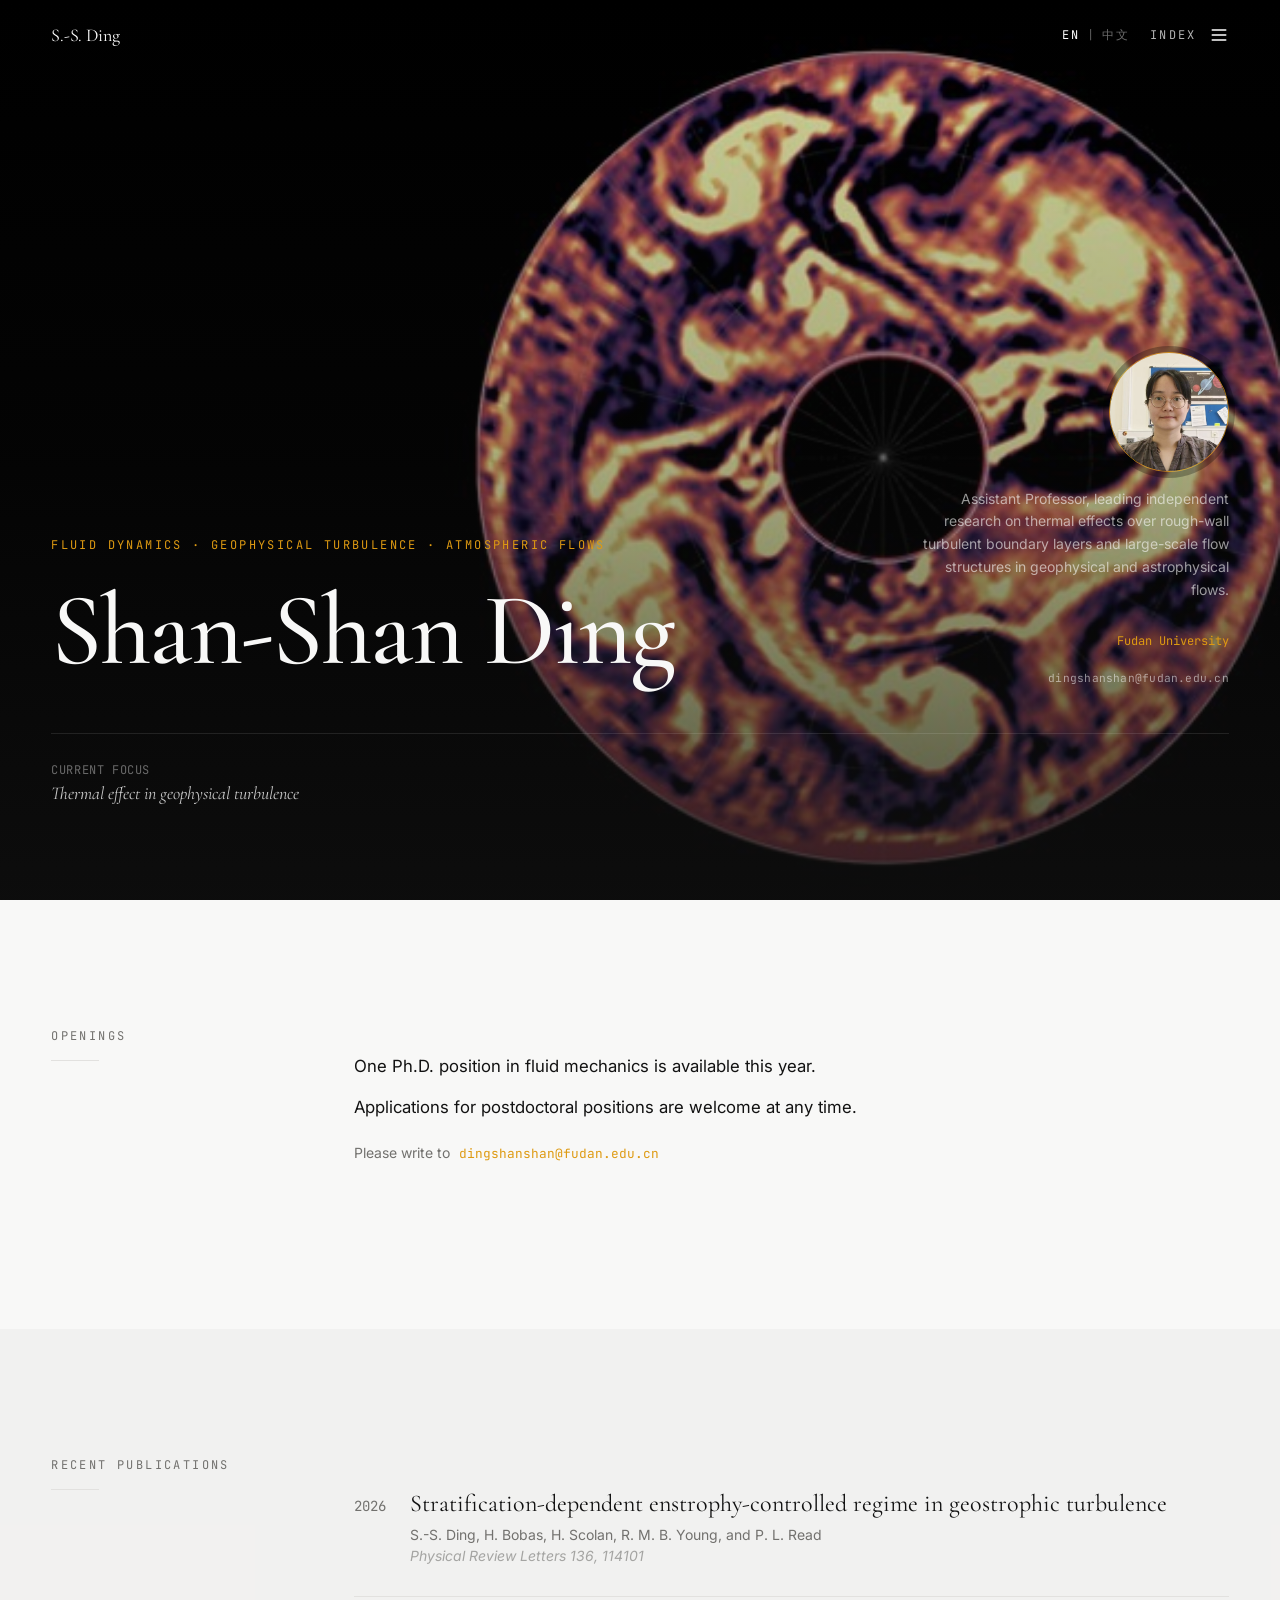
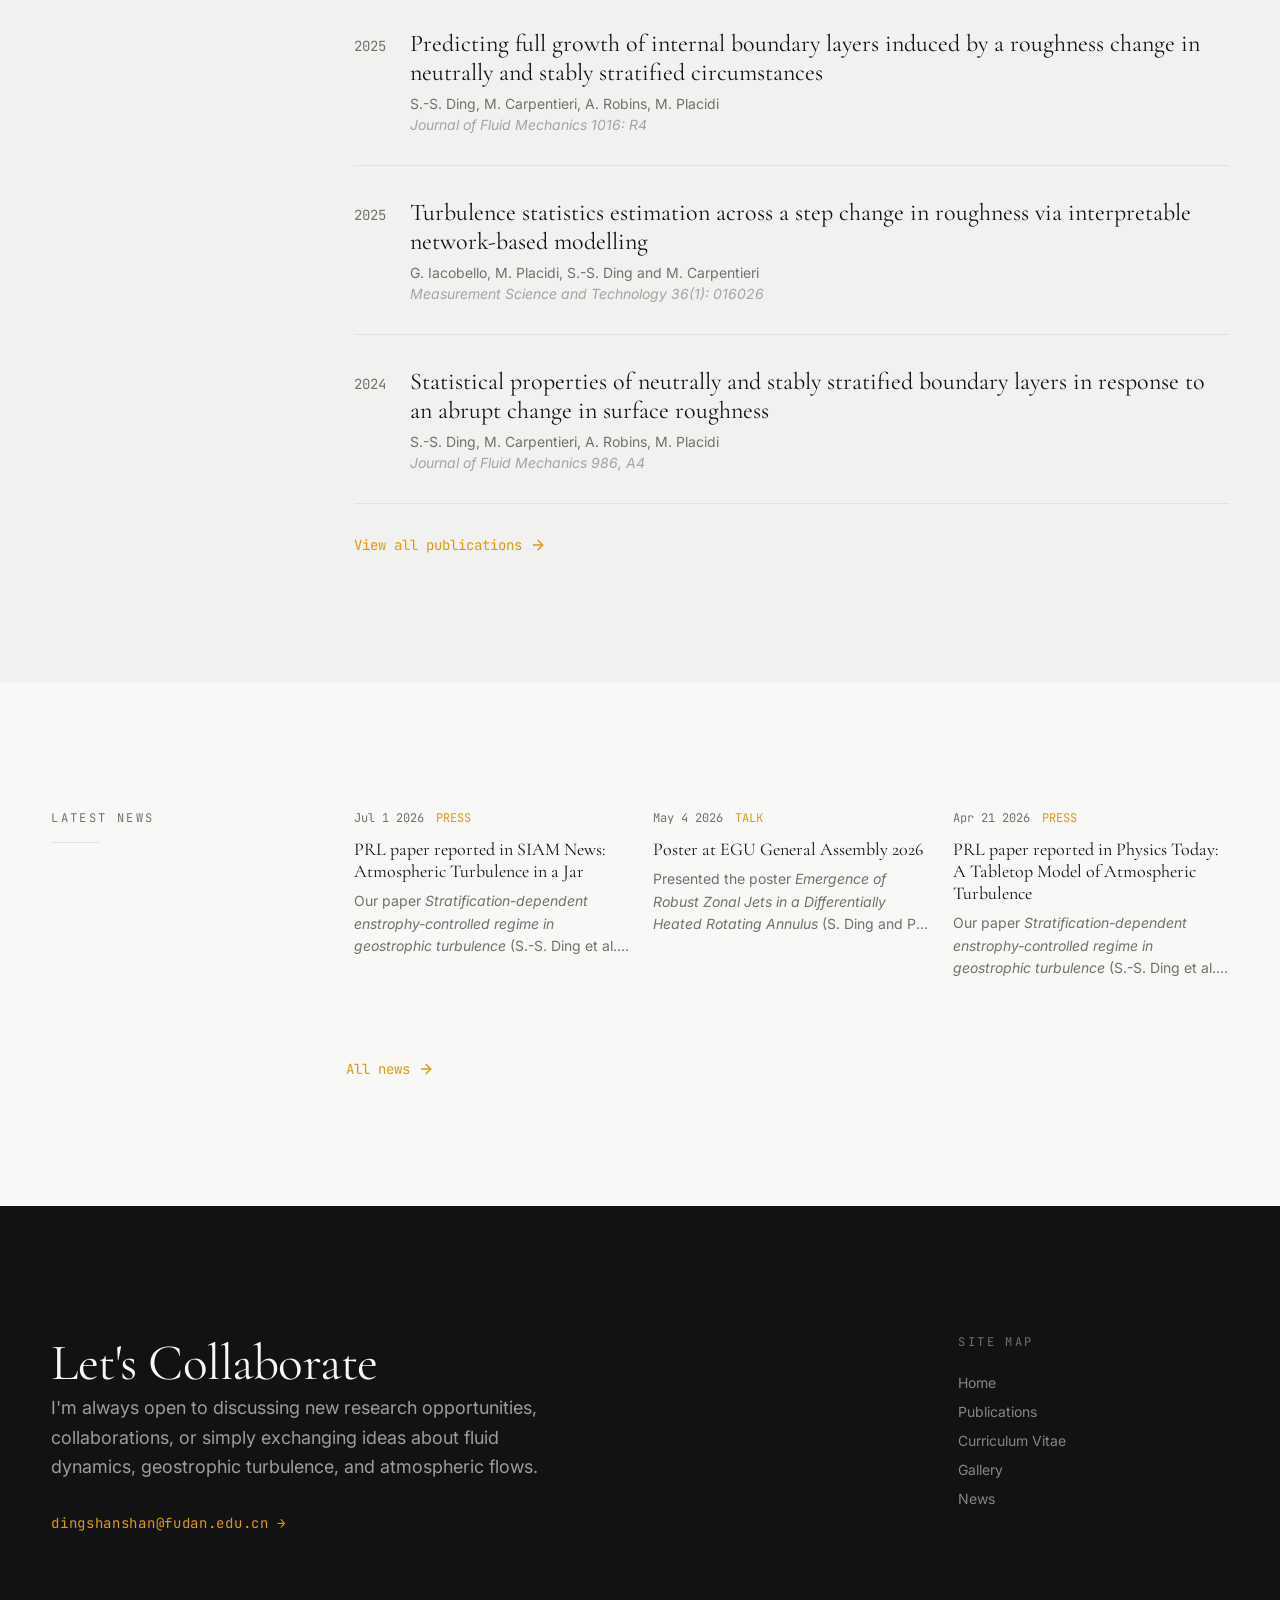
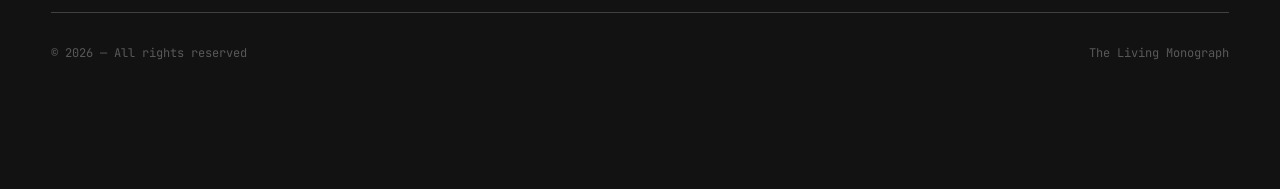
==== index.html @ 5c92f674 "Update affiliation, press coverage, openings, and bilingual UI. Reflect the Fudan appointment and co" ====
<!DOCTYPE html>
<html lang="en">
<head>
  <meta charset="UTF-8">
  <meta name="viewport" content="width=device-width, initial-scale=1">
  <title>ScholarsArchive</title>
  <meta name="description" content="Shan-Shan Ding — Assistant Professor at Fudan University. Fluid dynamics, geostrophic turbulence, and atmospheric flows.">
  <link rel="icon" href="assets/favicon.png">
  <link rel="stylesheet" href="css/style.css">
  <script>
    (function () {
      try {
        if (localStorage.getItem("sa-lang") === "zh") document.documentElement.lang = "zh-CN";
      } catch (e) {}
    })();
  </script>
</head>
<body data-page="home">
  <div class="page">
    <div id="site-header"></div>
    <main>
      <section class="hero">
        <div class="hero-bg">
          <img src="assets/hero.jpeg" alt="Abstract research visualization">
        </div>
        <div class="hero-content">
          <div class="hero-grid">
            <div class="hero-name">
              <span class="kicker" data-i18n="hero.kicker">Fluid Dynamics · Geophysical Turbulence · Atmospheric Flows</span>
              <h1 class="text-hero">Shan-Shan Ding</h1>
            </div>
            <div class="hero-bio">
              <img class="hero-portrait" src="assets/portrait.jpg" alt="Shan-Shan Ding">
              <p data-i18n="hero.bio">Assistant Professor, leading independent research on thermal effects over rough-wall turbulent boundary layers and large-scale flow structures in geophysical and astrophysical flows.</p>
              <div class="hero-affil" data-i18n="hero.affil">Fudan University</div>
              <a class="hero-email" href="mailto:dingshanshan@fudan.edu.cn">dingshanshan@fudan.edu.cn</a>
            </div>
          </div>
          <div class="hero-focus">
            <span data-i18n="hero.focusLabel">Current Focus</span>
            <p data-i18n="hero.focus">Thermal effect in geophysical turbulence</p>
          </div>
        </div>
      </section>

      <section class="section" id="openings">
        <div class="section-grid">
          <div class="section-label">
            <span data-i18n="openings.label">Openings</span>
            <div class="theorem-line"></div>
          </div>
          <div class="section-main">
            <div class="opening-card">
              <p data-i18n="openings.phd">One Ph.D. position in fluid mechanics is available this year.</p>
              <p data-i18n="openings.postdoc">Applications for postdoctoral positions are welcome at any time.</p>
              <p class="opening-contact">
                <span data-i18n="openings.contact">Please write to</span>
                <a href="mailto:dingshanshan@fudan.edu.cn">dingshanshan@fudan.edu.cn</a>
              </p>
            </div>
          </div>
        </div>
      </section>

      <section class="section section-muted">
        <div class="section-grid">
          <div class="section-label">
            <span data-i18n="home.recentPubs">Recent Publications</span>
            <div class="theorem-line"></div>
          </div>
          <div class="section-main pub-group" id="recent-pubs"></div>
        </div>
      </section>

      <section class="section">
        <div class="section-grid">
          <div class="section-label">
            <span data-i18n="home.latestNews">Latest News</span>
            <div class="theorem-line"></div>
          </div>
          <div class="section-main news-grid" id="latest-news"></div>
        </div>
        <div class="news-all">
          <a class="link-more" href="news/">
            <span data-i18n="home.allNews">All news</span>
            <svg xmlns="http://www.w3.org/2000/svg" width="16" height="16" viewBox="0 0 24 24" fill="none" stroke="currentColor" stroke-width="2" stroke-linecap="round" stroke-linejoin="round"><path d="M5 12h14"/><path d="m12 5 7 7-7 7"/></svg>
          </a>
        </div>
      </section>
    </main>
    <div id="site-footer"></div>
  </div>
  <script type="module" src="js/site.js"></script>
</body>
</html>
---- css/style.css ----
@import url("https://fonts.googleapis.com/css2?family=Cormorant+Garamond:ital,wght@0,400;0,500;0,600;0,700;1,400;1,500&family=Inter:wght@300;400;500;600&family=JetBrains+Mono:wght@400;500&display=swap");

:root {
  --background: 40 11% 97%;
  --foreground: 0 0% 7%;
  --primary: 40 85% 47%;
  --primary-foreground: 40 11% 97%;
  --muted: 40 6% 92%;
  --muted-foreground: 40 2% 44%;
  --border: 40 6% 88%;
  --font-serif: "Cormorant Garamond", Georgia, serif;
  --font-sans: "Inter", -apple-system, sans-serif;
  --font-mono: "JetBrains Mono", monospace;
}

*,
*::before,
*::after {
  box-sizing: border-box;
  border-color: hsl(var(--border));
}

html,
body {
  margin: 0;
  padding: 0;
}

body {
  background: hsl(var(--background));
  color: hsl(var(--foreground));
  font-family: var(--font-sans);
  min-height: 100vh;
}

a {
  color: inherit;
  text-decoration: none;
}

button {
  font: inherit;
  background: none;
  border: none;
  color: inherit;
  cursor: pointer;
  padding: 0;
}

img,
video {
  max-width: 100%;
  display: block;
}

.page {
  min-height: 100vh;
  display: flex;
  flex-direction: column;
}

.font-serif { font-family: var(--font-serif); }
.font-sans { font-family: var(--font-sans); }
.font-mono { font-family: var(--font-mono); }

.text-hero {
  font-family: var(--font-serif);
  font-size: clamp(3rem, 8vw, 7rem);
  line-height: 1.05;
  letter-spacing: -0.02em;
  margin: 0;
  font-weight: 500;
}

.text-section {
  font-family: var(--font-serif);
  font-size: clamp(2rem, 4vw, 3.5rem);
  line-height: 1.15;
  letter-spacing: -0.01em;
  margin: 0;
  font-weight: 400;
}

.text-body {
  font-size: 1.125rem;
  line-height: 1.65;
}

.theorem-line {
  height: 0.5px;
  width: 3rem;
  background: hsl(var(--border));
}

.px-page { padding-left: 4vw; padding-right: 4vw; }

/* Header */
.site-header {
  position: fixed;
  top: 0;
  left: 0;
  right: 0;
  z-index: 30;
  mix-blend-mode: difference;
}

.site-header-inner {
  display: flex;
  align-items: center;
  justify-content: space-between;
  padding: 1.5rem 4vw;
}

.brand {
  font-family: var(--font-serif);
  font-size: 1.125rem;
  color: #fff;
  letter-spacing: -0.01em;
}

.index-btn {
  display: flex;
  align-items: center;
  gap: 0.75rem;
  color: #fff;
}

.index-btn span {
  font-family: var(--font-mono);
  font-size: 0.75rem;
  letter-spacing: 0.2em;
  text-transform: uppercase;
  opacity: 0.7;
}

.index-btn:hover span { opacity: 1; }

.index-btn svg { width: 1.25rem; height: 1.25rem; }

.header-actions {
  display: flex;
  align-items: center;
  gap: 1.25rem;
}

.lang-switch {
  display: flex;
  align-items: center;
  gap: 0.45rem;
  font-family: var(--font-mono);
  font-size: 0.75rem;
  letter-spacing: 0.14em;
  color: #fff;
}

.lang-switch button {
  color: #fff;
  opacity: 0.42;
  background: none;
  border: 0;
  padding: 0;
  cursor: pointer;
  font: inherit;
  letter-spacing: inherit;
}

.lang-switch button.is-active,
.lang-switch button:hover {
  opacity: 1;
}

.lang-switch .lang-sep { opacity: 0.35; }

@media (max-width: 639px) {
  .index-btn span { display: none; }
}

/* Overlay */
.overlay-backdrop {
  position: fixed;
  inset: 0;
  background: hsl(var(--foreground) / 0.2);
  backdrop-filter: blur(8px);
  z-index: 40;
  opacity: 0;
  pointer-events: none;
  transition: opacity 0.3s ease;
}

.overlay-panel {
  position: fixed;
  right: 0;
  top: 0;
  bottom: 0;
  width: 100%;
  max-width: 24rem;
  background: hsl(var(--foreground));
  color: hsl(var(--background));
  z-index: 50;
  display: flex;
  flex-direction: column;
  transform: translateX(100%);
  transition: transform 0.4s cubic-bezier(0.32, 0.72, 0, 1);
}

body.nav-open { overflow: hidden; }

body.nav-open .overlay-backdrop {
  opacity: 1;
  pointer-events: auto;
}

body.nav-open .overlay-panel { transform: translateX(0); }

.overlay-head {
  display: flex;
  justify-content: space-between;
  align-items: center;
  padding: 2rem;
}

.overlay-head span {
  font-family: var(--font-mono);
  font-size: 0.75rem;
  letter-spacing: 0.2em;
  text-transform: uppercase;
  opacity: 0.5;
}

.overlay-close {
  padding: 0.5rem;
  opacity: 1;
}

.overlay-close:hover { opacity: 0.7; }

.overlay-nav {
  flex: 1;
  display: flex;
  flex-direction: column;
  justify-content: center;
  padding: 0 2rem 4rem;
}

.overlay-link {
  display: flex;
  align-items: baseline;
  gap: 1rem;
  padding: 1rem 0;
  border-bottom: 1px solid hsl(var(--background) / 0.1);
}

.overlay-link .num {
  font-family: var(--font-mono);
  font-size: 0.75rem;
  opacity: 0.4;
  width: 2rem;
}

.overlay-link .label {
  font-family: var(--font-serif);
  font-size: 1.5rem;
  transition: color 0.3s;
}

.overlay-link:hover .label,
.overlay-link.is-active .label {
  color: hsl(var(--primary));
}

/* Footer */
.site-footer {
  background: hsl(var(--foreground));
  color: hsl(var(--background));
  margin-top: auto;
}

.footer-inner {
  padding: 5rem 4vw;
}

@media (min-width: 768px) {
  .footer-inner { padding-top: 8rem; padding-bottom: 8rem; }
}

.footer-grid {
  display: grid;
  grid-template-columns: 1fr;
  gap: 3rem;
}

@media (min-width: 768px) {
  .footer-grid {
    grid-template-columns: repeat(12, 1fr);
    gap: 2rem;
  }
  .footer-copy { grid-column: span 7; }
  .footer-map {
    grid-column: 10 / span 3;
  }
}

.footer-copy p {
  opacity: 0.6;
  max-width: 32rem;
  margin: 0;
}

.footer-email {
  display: inline-block;
  margin-top: 2rem;
  font-family: var(--font-mono);
  font-size: 0.875rem;
  letter-spacing: 0.05em;
  color: hsl(var(--primary));
}

.footer-email:hover { opacity: 0.8; }

.footer-map-label {
  font-family: var(--font-mono);
  font-size: 0.75rem;
  letter-spacing: 0.2em;
  text-transform: uppercase;
  opacity: 0.4;
  display: block;
  margin-bottom: 1.5rem;
}

.footer-map nav {
  display: flex;
  flex-direction: column;
  gap: 0.75rem;
}

.footer-map a {
  font-size: 0.875rem;
  opacity: 0.5;
  transition: opacity 0.2s, color 0.2s;
}

.footer-map a:hover {
  opacity: 1;
  color: hsl(var(--primary));
}

.footer-bottom {
  display: flex;
  flex-direction: column;
  gap: 1rem;
  margin-top: 2rem;
}

@media (min-width: 640px) {
  .footer-bottom {
    flex-direction: row;
    justify-content: space-between;
    align-items: center;
  }
}

.footer-bottom span {
  font-family: var(--font-mono);
  font-size: 0.75rem;
  opacity: 0.3;
}

.footer-rule {
  margin-top: 5rem;
  margin-bottom: 2rem;
  opacity: 0.2;
  height: 0.5px;
  background: hsl(var(--background));
}

/* Hero */
.hero {
  position: relative;
  min-height: 100vh;
  display: flex;
  align-items: flex-end;
  overflow: hidden;
}

.hero-bg {
  position: absolute;
  inset: 0;
}

.hero-bg img {
  width: 100%;
  height: 100%;
  object-fit: cover;
}

.hero-bg::after {
  content: "";
  position: absolute;
  inset: 0;
  background: linear-gradient(to top, rgba(18, 18, 18, 0.7), rgba(18, 18, 18, 0.2), transparent);
}

.hero-content {
  position: relative;
  z-index: 10;
  width: 100%;
  padding: 8rem 4vw 4rem;
}

@media (min-width: 768px) {
  .hero-content { padding-bottom: 6rem; }
}

.hero-grid {
  display: grid;
  grid-template-columns: 1fr;
  gap: 2rem;
  align-items: end;
}

@media (min-width: 768px) {
  .hero-grid {
    grid-template-columns: repeat(12, 1fr);
  }
  .hero-name { grid-column: span 8; }
  .hero-bio { grid-column: span 4; text-align: right; }
}

.hero-bio {
  display: flex;
  flex-direction: column;
  align-items: flex-start;
  gap: 1rem;
}

@media (min-width: 768px) {
  .hero-bio { align-items: flex-end; }
}

.hero-portrait {
  width: 7.5rem;
  height: 7.5rem;
  border-radius: 50%;
  object-fit: cover;
  object-position: center 18%;
  border: 1px solid hsl(var(--primary) / 0.75);
  box-shadow: 0 0 0 6px hsl(0 0% 0% / 0.28);
  flex-shrink: 0;
}

.kicker {
  font-family: var(--font-mono);
  font-size: 0.75rem;
  letter-spacing: 0.2em;
  text-transform: uppercase;
  color: hsl(var(--primary));
  margin-bottom: 1.5rem;
  display: block;
}

.hero h1 { color: hsl(var(--background)); }

.hero-bio p {
  font-size: 0.875rem;
  color: hsl(var(--background) / 0.6);
  line-height: 1.625;
  max-width: 20rem;
  margin: 0 0 0 auto;
}

.hero-affil {
  margin-top: 1rem;
  font-family: var(--font-mono);
  font-size: 0.75rem;
  color: hsl(var(--primary));
}

.hero-email {
  display: block;
  margin-top: 0.35rem;
  font-family: var(--font-mono);
  font-size: 0.7rem;
  color: hsl(var(--background) / 0.55);
  letter-spacing: 0.02em;
}

.hero-email:hover { color: hsl(var(--primary)); }

.hero-focus {
  margin-top: 3rem;
  padding-top: 1.5rem;
  border-top: 1px solid hsl(var(--background) / 0.1);
}

.hero-focus span {
  font-family: var(--font-mono);
  font-size: 0.75rem;
  letter-spacing: 0.05em;
  text-transform: uppercase;
  color: hsl(var(--background) / 0.4);
}

.hero-focus p {
  font-family: var(--font-serif);
  font-size: 1.125rem;
  font-style: italic;
  color: hsl(var(--background) / 0.8);
  margin: 0.25rem 0 0;
}

/* Sections */
.section {
  padding: 6rem 4vw;
}

@media (min-width: 768px) {
  .section { padding-top: 8rem; padding-bottom: 8rem; }
}

.section-muted { background: hsl(var(--muted) / 0.5); }

.section-grid {
  display: grid;
  grid-template-columns: 1fr;
  gap: 2rem;
}

@media (min-width: 768px) {
  .section-grid {
    grid-template-columns: repeat(12, 1fr);
  }
  .section-label { grid-column: span 3; }
  .section-main { grid-column: span 9; }
}

.section-label span,
.page-kicker {
  font-family: var(--font-mono);
  font-size: 0.75rem;
  letter-spacing: 0.2em;
  text-transform: uppercase;
  color: hsl(var(--muted-foreground));
}

.section-label .theorem-line { margin-top: 1rem; }

.link-more {
  display: inline-flex;
  align-items: center;
  gap: 0.5rem;
  margin-top: 2rem;
  font-family: var(--font-mono);
  font-size: 0.875rem;
  color: hsl(var(--primary));
}

.link-more:hover { opacity: 0.7; }

.link-more svg { width: 1rem; height: 1rem; }

/* Publications */
.pub-card {
  padding: 2rem 0;
  border-bottom: 1px solid hsl(var(--border));
  cursor: default;
  transition: opacity 0.4s ease;
}

.pub-group:hover .pub-card:not(:hover) { opacity: 0.4; }

.pub-row {
  display: flex;
  align-items: baseline;
  gap: 1.5rem;
}

.pub-row > div:last-child {
  flex: 1;
  min-width: 0;
}

.pub-year {
  font-family: var(--font-mono);
  font-size: 0.875rem;
  color: hsl(var(--muted-foreground));
  flex-shrink: 0;
}

.pub-card h3 {
  font-family: var(--font-serif);
  font-size: 1.25rem;
  font-weight: 400;
  margin: 0;
  transition: color 0.3s;
}

@media (min-width: 768px) {
  .pub-card h3 { font-size: 1.5rem; }
}

.pub-card:hover h3 { color: hsl(var(--primary)); }

.pub-authors {
  font-size: 0.875rem;
  color: hsl(var(--muted-foreground));
  margin: 0.5rem 0 0;
}

.pub-journal {
  font-size: 0.875rem;
  font-style: italic;
  color: hsl(var(--muted-foreground) / 0.6);
  margin: 0.25rem 0 0;
}

.pub-abstract {
  font-size: 0.875rem;
  color: hsl(var(--muted-foreground) / 0.7);
  margin: 0.75rem 0 0;
  max-width: 48rem;
  line-height: 1.625;
}

.pub-links {
  display: flex;
  gap: 1rem;
  margin-top: 0.75rem;
  justify-content: flex-end;
}

.pub-links a {
  display: inline-flex;
  align-items: center;
  gap: 0.35rem;
  font-family: var(--font-mono);
  font-size: 0.75rem;
  color: hsl(var(--muted-foreground));
}

.pub-links a:hover { color: hsl(var(--primary)); }

.pub-links svg { width: 0.875rem; height: 0.875rem; }

.pub-head {
  display: flex;
  justify-content: space-between;
  gap: 1rem;
  width: 100%;
}

/* News cards */
.news-grid {
  display: grid;
  grid-template-columns: 1fr;
  gap: 1.5rem;
}

@media (min-width: 768px) {
  .news-grid { grid-template-columns: repeat(3, 1fr); }
}

.news-meta {
  display: flex;
  align-items: center;
  gap: 0.75rem;
  margin-bottom: 0.75rem;
}

.news-meta .date {
  font-family: var(--font-mono);
  font-size: 0.75rem;
  color: hsl(var(--muted-foreground));
}

.news-meta .cat {
  font-family: var(--font-mono);
  font-size: 0.75rem;
  color: hsl(var(--primary));
  text-transform: uppercase;
}

.news-card h3,
.news-item h2 {
  font-family: var(--font-serif);
  font-size: 1.125rem;
  font-weight: 400;
  margin: 0;
  transition: color 0.3s;
}

.news-card:hover h3,
.news-item:hover h2 { color: hsl(var(--primary)); }

.news-card p,
.news-item .content {
  font-size: 0.875rem;
  color: hsl(var(--muted-foreground));
  margin: 0.5rem 0 0;
  line-height: 1.625;
}

.news-card a,
.news-item .content a {
  color: hsl(var(--foreground));
  text-decoration: underline;
  text-underline-offset: 2px;
}

.news-card a:hover,
.news-item .content a:hover {
  color: hsl(var(--primary));
}

.opening-card {
  max-width: 38rem;
  padding: 1.5rem 0;
}

.opening-card p {
  font-size: 1.05rem;
  line-height: 1.7;
  margin: 0 0 0.75rem;
  color: hsl(var(--foreground));
}

.opening-contact {
  font-size: 0.875rem !important;
  color: hsl(var(--muted-foreground)) !important;
  margin-top: 1.25rem !important;
}

.opening-contact a {
  font-family: var(--font-mono);
  font-size: 0.8rem;
  color: hsl(var(--primary));
  margin-left: 0.35rem;
}

.cv-email {
  margin: 0.35rem 0 0;
}

.cv-email a {
  font-family: var(--font-mono);
  font-size: 0.75rem;
  color: hsl(var(--primary));
}

html[lang="zh-CN"] {
  font-family: "PingFang SC", "Hiragino Sans GB", "Noto Sans SC", "Microsoft YaHei", var(--font-sans);
}

html[lang="zh-CN"] .text-hero,
html[lang="zh-CN"] .text-section,
html[lang="zh-CN"] .hero-focus p,
html[lang="zh-CN"] .news-card h3,
html[lang="zh-CN"] .news-item h2,
html[lang="zh-CN"] .cv-body h3 {
  font-family: "Songti SC", "STSong", "Noto Serif SC", "SimSun", var(--font-serif);
}

html[lang="zh-CN"] .kicker,
html[lang="zh-CN"] .section-label span,
html[lang="zh-CN"] .index-btn span,
html[lang="zh-CN"] .news-meta .cat,
html[lang="zh-CN"] .cv-meta .cat,
html[lang="zh-CN"] .chip {
  text-transform: none;
  letter-spacing: 0.06em;
}

.line-clamp-3 {
  display: -webkit-box;
  -webkit-line-clamp: 3;
  -webkit-box-orient: vertical;
  overflow: hidden;
}

.news-all { margin-top: 3rem; }

@media (min-width: 768px) {
  .news-all { margin-left: 25%; }
}

/* Inner pages */
.inner {
  padding: 7rem 4vw 6rem;
}

.inner-grid {
  display: grid;
  grid-template-columns: 1fr;
  gap: 2rem;
}

@media (min-width: 768px) {
  .inner-grid {
    grid-template-columns: repeat(12, 1fr);
  }
  .inner-side {
    grid-column: span 3;
  }
  .inner-main { grid-column: span 9; }
  .inner-side-sticky {
    position: sticky;
    top: 7rem;
  }
}

.page-count {
  font-family: var(--font-mono);
  font-size: 0.75rem;
  color: hsl(var(--muted-foreground));
  margin: 0.5rem 0 0;
}

/* Filters */
.filters {
  display: flex;
  flex-direction: column;
  gap: 1.5rem;
}

@media (min-width: 640px) {
  .filters {
    flex-direction: row;
    gap: 3rem;
  }
}

.filter-row {
  display: flex;
  flex-wrap: wrap;
  gap: 0.5rem;
}

.sort-row {
  display: flex;
  flex-wrap: wrap;
  gap: 0.5rem;
  margin-left: auto;
}

.chip {
  font-family: var(--font-mono);
  font-size: 0.75rem;
  letter-spacing: 0.04em;
  padding: 0.35rem 0.75rem;
  border-radius: 0.125rem;
  color: hsl(var(--muted-foreground));
  transition: all 0.3s;
}

.chip:hover { color: hsl(var(--foreground)); }

.chip.is-active {
  background: hsl(var(--foreground));
  color: hsl(var(--background));
}

.chip.is-sort {
  background: none;
  color: hsl(var(--muted-foreground));
}

.chip.is-sort.is-active {
  background: none;
  color: hsl(var(--primary));
}

.side-filters {
  display: flex;
  flex-direction: row;
  flex-wrap: wrap;
  gap: 0.25rem;
  margin-top: 2rem;
}

@media (min-width: 768px) {
  .side-filters { flex-direction: column; }
}

.side-filters .chip {
  text-align: left;
}

.year-list {
  display: none;
  flex-direction: column;
  gap: 0.25rem;
  margin-top: 2rem;
}

@media (min-width: 768px) {
  .year-list { display: flex; }
}

.year-list span {
  font-family: var(--font-mono);
  font-size: 0.75rem;
  color: hsl(var(--muted-foreground) / 0.4);
}

/* CV timeline */
.cv-item {
  display: grid;
  grid-template-columns: repeat(12, 1fr);
  gap: 1rem;
}

@media (min-width: 768px) {
  .cv-item { gap: 2rem; }
}

.cv-rail {
  grid-column: span 1;
  display: flex;
  flex-direction: column;
  align-items: center;
}

.cv-dot {
  width: 0.5rem;
  height: 0.5rem;
  border-radius: 999px;
  background: hsl(var(--primary));
  margin-top: 0.5rem;
  flex-shrink: 0;
}

.cv-line {
  width: 1px;
  flex: 1;
  background: hsl(var(--border));
}

.cv-body {
  grid-column: span 11;
  padding-bottom: 3rem;
}

.cv-meta {
  display: flex;
  align-items: center;
  gap: 0.75rem;
  margin-bottom: 0.5rem;
}

.cv-meta .years {
  font-family: var(--font-mono);
  font-size: 0.75rem;
  color: hsl(var(--muted-foreground));
}

.cv-meta .cat {
  font-family: var(--font-mono);
  font-size: 0.75rem;
  color: hsl(var(--primary));
  text-transform: uppercase;
}

.cv-body h3 {
  font-family: var(--font-serif);
  font-size: 1.25rem;
  font-weight: 400;
  margin: 0;
  transition: color 0.3s;
}

@media (min-width: 768px) {
  .cv-body h3 { font-size: 1.5rem; }
}

.cv-item:hover h3 { color: hsl(var(--primary)); }

.cv-inst {
  font-size: 0.875rem;
  color: hsl(var(--muted-foreground));
  margin: 0.25rem 0 0;
}

.cv-desc {
  font-size: 0.875rem;
  color: hsl(var(--muted-foreground) / 0.7);
  margin: 0.75rem 0 0;
  line-height: 1.625;
  max-width: 42rem;
}

/* News list */
.news-item {
  padding: 2rem 0;
  border-bottom: 1px solid hsl(var(--border));
}

.news-item h2 {
  font-size: 1.25rem;
}

@media (min-width: 768px) {
  .news-item h2 { font-size: 1.5rem; }
}

.news-item .content {
  max-width: 42rem;
  margin-top: 0.75rem;
}

.pin {
  font-family: var(--font-mono);
  font-size: 0.75rem;
  background: hsl(var(--primary));
  color: hsl(var(--primary-foreground));
  padding: 0.125rem 0.5rem;
  border-radius: 0.125rem;
}

.read-more {
  display: inline-flex;
  align-items: center;
  gap: 0.35rem;
  margin-top: 1rem;
  font-family: var(--font-mono);
  font-size: 0.75rem;
  color: hsl(var(--primary));
}

.read-more:hover { opacity: 0.7; }

.empty {
  padding: 4rem 0;
  text-align: center;
  color: hsl(var(--muted-foreground));
  font-size: 1.125rem;
}

/* Gallery */
.gallery-grid {
  display: grid;
  grid-template-columns: 1fr;
  gap: 1rem;
}
@media (min-width: 640px) { .gallery-grid { grid-template-columns: 1fr 1fr; } }
@media (min-width: 1024px) { .gallery-grid { grid-template-columns: 1fr 1fr 1fr; } }
.gallery-card {
  position: relative;
  overflow: hidden;
  background: hsl(var(--muted));
  aspect-ratio: 4 / 3;
  cursor: pointer;
}
.gallery-card img,
.gallery-card video {
  width: 100%;
  height: 100%;
  object-fit: cover;
  transition: transform 0.7s;
}
.gallery-card:hover img { transform: scale(1.05); }

main { flex: 1; }

.site {
  min-height: 100vh;
  display: flex;
  flex-direction: column;
}

.grid-12 {
  display: grid;
  grid-template-columns: 1fr;
  gap: 2rem;
}

@media (min-width: 768px) {
  .grid-12 { grid-template-columns: repeat(12, 1fr); }
  .col-3 { grid-column: span 3; }
  .col-7 { grid-column: span 7; }
  .col-9 { grid-column: span 9; }
  .col-start-10 { grid-column: 10 / span 3; }
}

.hero-inner {
  position: relative;
  z-index: 10;
  width: 100%;
  padding: 8rem 4vw 4rem;
}

@media (min-width: 768px) {
  .hero-inner { padding-bottom: 6rem; }
}

.hero-left { }
@media (min-width: 768px) {
  .hero-left { grid-column: span 8; }
  .hero-right { grid-column: span 4; text-align: right; }
}

p.hero-bio {
  font-size: 0.875rem;
  color: hsl(var(--background) / 0.6);
  line-height: 1.625;
  max-width: 20rem;
  margin: 0 0 0 auto;
}

.hero-aff {
  margin-top: 1rem;
  font-family: var(--font-mono);
  font-size: 0.75rem;
  color: hsl(var(--primary));
}

.section-label {
  font-family: var(--font-mono);
  font-size: 0.75rem;
  letter-spacing: 0.2em;
  text-transform: uppercase;
  color: hsl(var(--muted-foreground));
}

main.page {
  padding: 7rem 4vw 6rem;
}

.page-title { margin: 0; }
.page-sub {
  font-family: var(--font-mono);
  font-size: 0.75rem;
  color: hsl(var(--muted-foreground));
  margin: 0.5rem 0 0;
}

.sticky-col {
  position: static;
}
@media (min-width: 768px) {
  .sticky-col { position: sticky; top: 7rem; }
}

.filters.stack,
.filters {
  display: flex;
  flex-wrap: wrap;
  gap: 0.5rem;
}

@media (min-width: 768px) {
  .filters.stack { flex-direction: column; margin-top: 2rem; }
}

.filter-row {
  display: flex;
  flex-direction: column;
  gap: 1.5rem;
}
@media (min-width: 640px) {
  .filter-row { flex-direction: row; gap: 3rem; align-items: flex-start; }
}
.sorts { margin-left: auto; display: flex; flex-wrap: wrap; gap: 0.5rem; }

.filter-btn,
.chip {
  font-family: var(--font-mono);
  font-size: 0.75rem;
  letter-spacing: 0.04em;
  padding: 0.35rem 0.75rem;
  border-radius: 0.125rem;
  color: hsl(var(--muted-foreground));
  transition: all 0.3s;
}

.filter-btn:hover,
.chip:hover { color: hsl(var(--foreground)); }

.filter-btn.active,
.chip.is-active {
  background: hsl(var(--foreground));
  color: hsl(var(--background));
}

.filter-btn.accent,
.chip.is-sort.is-active {
  background: none;
  color: hsl(var(--primary));
}

.text-link {
  display: inline-flex;
  align-items: center;
  gap: 0.5rem;
  margin-top: 2rem;
  font-family: var(--font-mono);
  font-size: 0.875rem;
  color: hsl(var(--primary));
}

.text-link:hover { opacity: 0.7; }
.text-link svg { width: 1rem; height: 1rem; }

.ml-25 { margin-top: 3rem; }
@media (min-width: 768px) {
  .ml-25 { margin-left: 25%; }
}

.news-date { font-family: var(--font-mono); font-size: 0.75rem; color: hsl(var(--muted-foreground)); }
.news-cat { font-family: var(--font-mono); font-size: 0.75rem; color: hsl(var(--primary)); text-transform: uppercase; }
.news-meta .date { font-family: var(--font-mono); font-size: 0.75rem; color: hsl(var(--muted-foreground)); }
.news-meta .cat { font-family: var(--font-mono); font-size: 0.75rem; color: hsl(var(--primary)); text-transform: uppercase; }

.cv-range { font-family: var(--font-mono); font-size: 0.75rem; color: hsl(var(--muted-foreground)); }
.cv-cat { font-family: var(--font-mono); font-size: 0.75rem; color: hsl(var(--primary)); text-transform: uppercase; }
.cv-meta .years { font-family: var(--font-mono); font-size: 0.75rem; color: hsl(var(--muted-foreground)); }
.cv-meta .cat { font-family: var(--font-mono); font-size: 0.75rem; color: hsl(var(--primary)); text-transform: uppercase; }
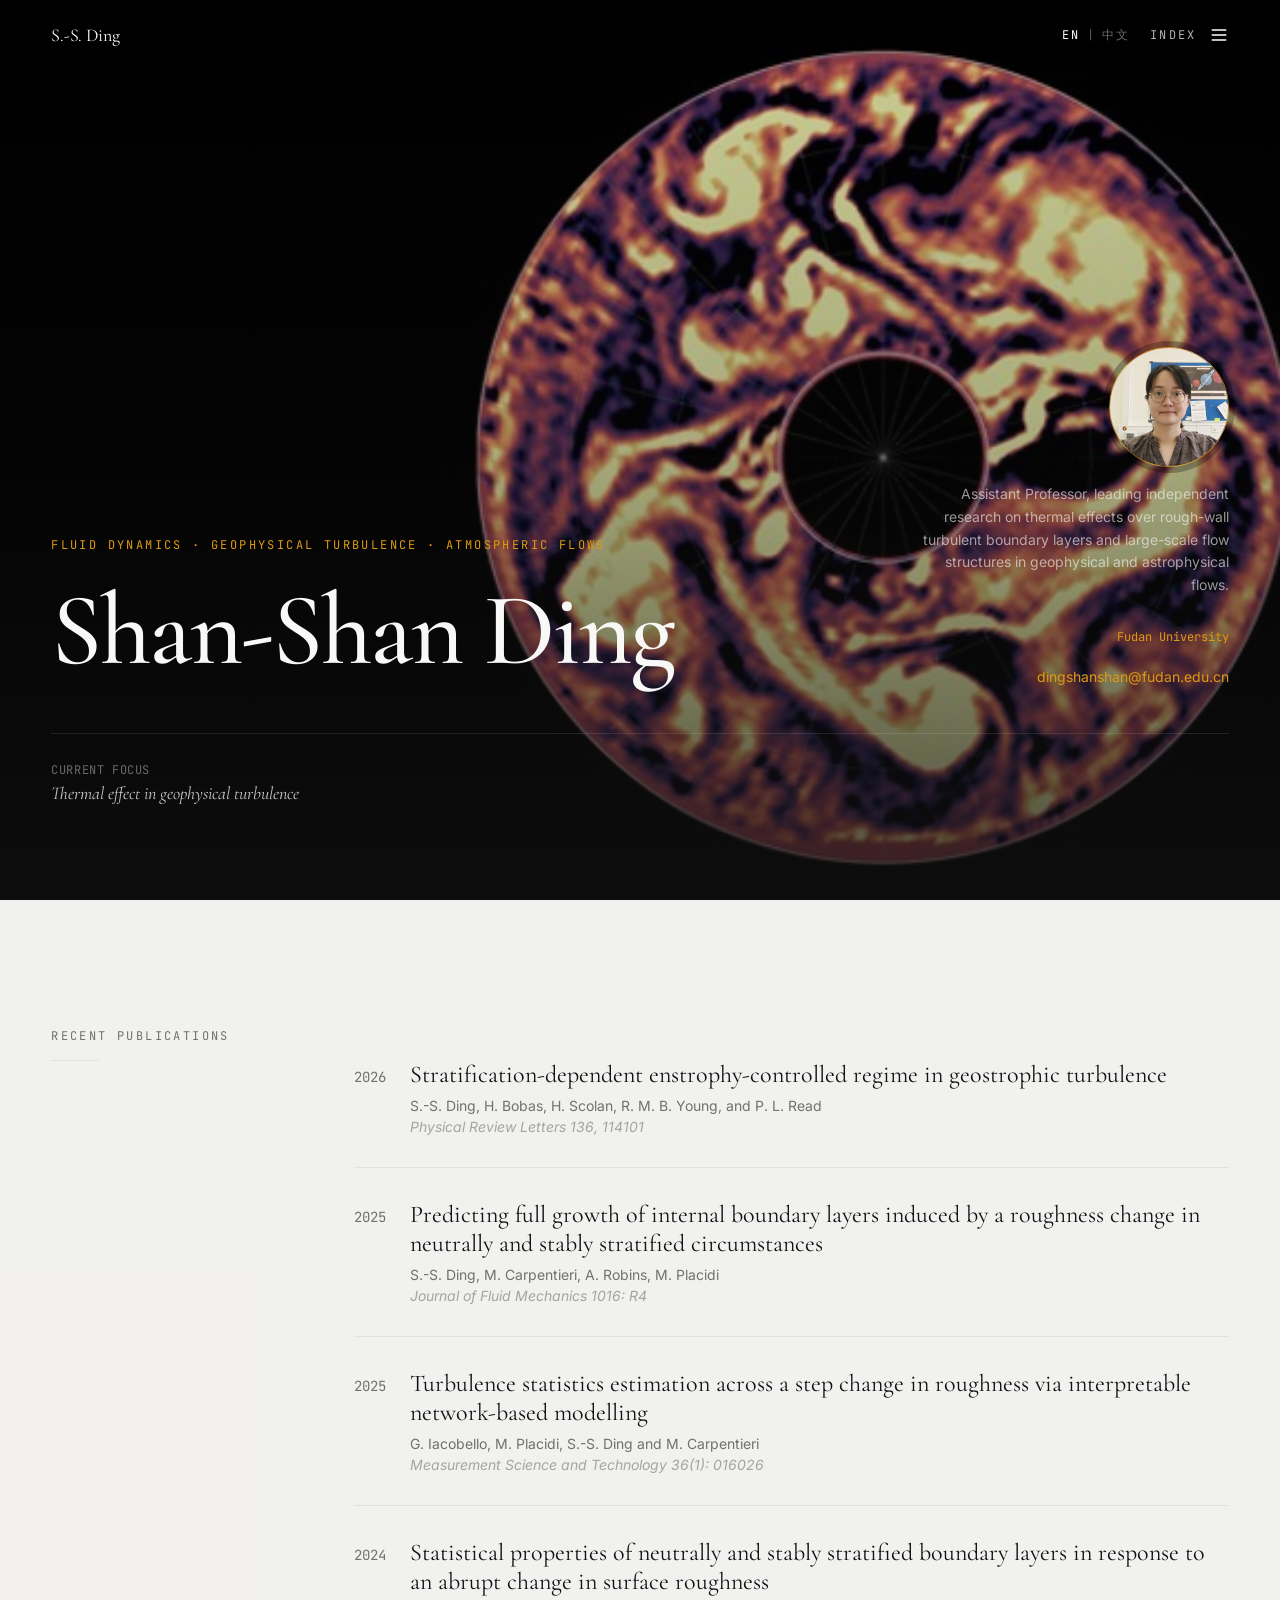
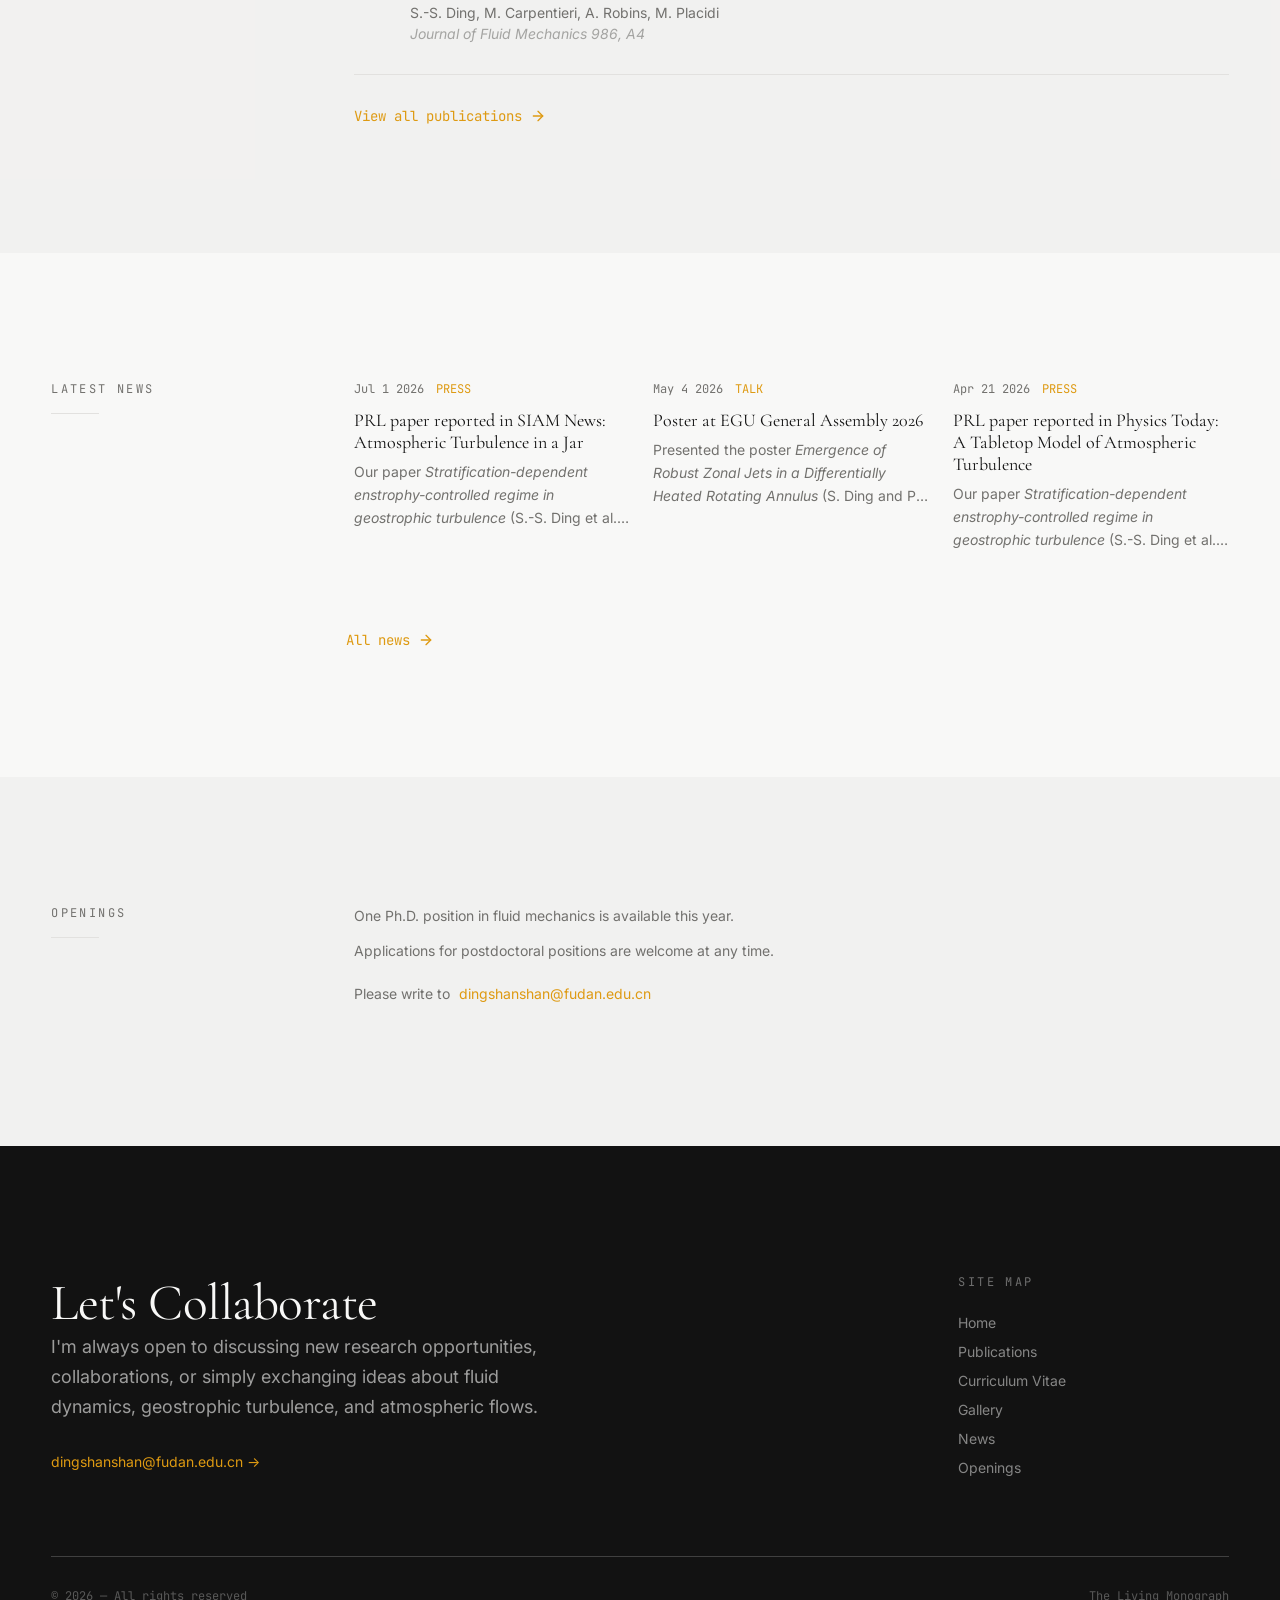
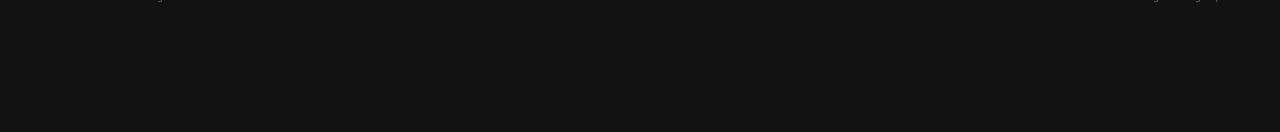
==== commit 231be993: "Add gallery figures from the Oxford profile and surface Openings in the site map. Place Openings aft" ====
--- a/index.html
+++ b/index.html
@@ -43,25 +43,6 @@
         </div>
       </section>
 
-      <section class="section" id="openings">
-        <div class="section-grid">
-          <div class="section-label">
-            <span data-i18n="openings.label">Openings</span>
-            <div class="theorem-line"></div>
-          </div>
-          <div class="section-main">
-            <div class="opening-card">
-              <p data-i18n="openings.phd">One Ph.D. position in fluid mechanics is available this year.</p>
-              <p data-i18n="openings.postdoc">Applications for postdoctoral positions are welcome at any time.</p>
-              <p class="opening-contact">
-                <span data-i18n="openings.contact">Please write to</span>
-                <a href="mailto:dingshanshan@fudan.edu.cn">dingshanshan@fudan.edu.cn</a>
-              </p>
-            </div>
-          </div>
-        </div>
-      </section>
-
       <section class="section section-muted">
         <div class="section-grid">
           <div class="section-label">
@@ -87,6 +68,25 @@
           </a>
         </div>
       </section>
+
+      <section class="section section-muted" id="openings">
+        <div class="section-grid">
+          <div class="section-label">
+            <span data-i18n="openings.label">Openings</span>
+            <div class="theorem-line"></div>
+          </div>
+          <div class="section-main">
+            <div class="opening-card">
+              <p data-i18n="openings.phd">One Ph.D. position in fluid mechanics is available this year.</p>
+              <p data-i18n="openings.postdoc">Applications for postdoctoral positions are welcome at any time.</p>
+              <p class="opening-contact">
+                <span data-i18n="openings.contact">Please write to</span>
+                <a href="mailto:dingshanshan@fudan.edu.cn">dingshanshan@fudan.edu.cn</a>
+              </p>
+            </div>
+          </div>
+        </div>
+      </section>
     </main>
     <div id="site-footer"></div>
   </div>
--- a/css/style.css
+++ b/css/style.css
@@ -309,9 +309,8 @@
 .footer-email {
   display: inline-block;
   margin-top: 2rem;
-  font-family: var(--font-mono);
-  font-size: 0.875rem;
-  letter-spacing: 0.05em;
+  font-family: var(--font-sans);
+  font-size: 0.875rem;
   color: hsl(var(--primary));
 }
 
@@ -477,14 +476,13 @@
 
 .hero-email {
   display: block;
-  margin-top: 0.35rem;
-  font-family: var(--font-mono);
-  font-size: 0.7rem;
-  color: hsl(var(--background) / 0.55);
-  letter-spacing: 0.02em;
-}
-
-.hero-email:hover { color: hsl(var(--primary)); }
+  margin-top: 0.45rem;
+  font-family: var(--font-sans);
+  font-size: 0.875rem;
+  color: hsl(var(--primary));
+}
+
+.hero-email:hover { opacity: 0.8; }
 
 .hero-focus {
   margin-top: 3rem;
@@ -712,28 +710,31 @@
 }
 
 .opening-card {
-  max-width: 38rem;
-  padding: 1.5rem 0;
+  max-width: 42rem;
 }
 
 .opening-card p {
-  font-size: 1.05rem;
-  line-height: 1.7;
+  font-size: 0.875rem;
+  line-height: 1.625;
   margin: 0 0 0.75rem;
-  color: hsl(var(--foreground));
+  color: hsl(var(--muted-foreground));
 }
 
 .opening-contact {
-  font-size: 0.875rem !important;
-  color: hsl(var(--muted-foreground)) !important;
   margin-top: 1.25rem !important;
 }
 
 .opening-contact a {
-  font-family: var(--font-mono);
-  font-size: 0.8rem;
+  font-family: var(--font-sans);
+  font-size: 0.875rem;
   color: hsl(var(--primary));
   margin-left: 0.35rem;
+}
+
+.opening-contact a:hover { opacity: 0.8; }
+
+#openings {
+  scroll-margin-top: 5.5rem;
 }
 
 .cv-email {
@@ -741,8 +742,8 @@
 }
 
 .cv-email a {
-  font-family: var(--font-mono);
-  font-size: 0.75rem;
+  font-family: var(--font-sans);
+  font-size: 0.875rem;
   color: hsl(var(--primary));
 }
 
@@ -755,7 +756,8 @@
 html[lang="zh-CN"] .hero-focus p,
 html[lang="zh-CN"] .news-card h3,
 html[lang="zh-CN"] .news-item h2,
-html[lang="zh-CN"] .cv-body h3 {
+html[lang="zh-CN"] .cv-body h3,
+html[lang="zh-CN"] .gallery-cap h3 {
   font-family: "Songti SC", "STSong", "Noto Serif SC", "SimSun", var(--font-serif);
 }
 
@@ -764,7 +766,8 @@
 html[lang="zh-CN"] .index-btn span,
 html[lang="zh-CN"] .news-meta .cat,
 html[lang="zh-CN"] .cv-meta .cat,
-html[lang="zh-CN"] .chip {
+html[lang="zh-CN"] .chip,
+html[lang="zh-CN"] .gallery-cap span {
   text-transform: none;
   letter-spacing: 0.06em;
 }
@@ -1038,25 +1041,51 @@
 .gallery-grid {
   display: grid;
   grid-template-columns: 1fr;
-  gap: 1rem;
+  gap: 2rem 1.25rem;
 }
 @media (min-width: 640px) { .gallery-grid { grid-template-columns: 1fr 1fr; } }
 @media (min-width: 1024px) { .gallery-grid { grid-template-columns: 1fr 1fr 1fr; } }
 .gallery-card {
+  display: flex;
+  flex-direction: column;
+  background: transparent;
+}
+.gallery-media {
   position: relative;
   overflow: hidden;
   background: hsl(var(--muted));
   aspect-ratio: 4 / 3;
-  cursor: pointer;
-}
-.gallery-card img,
-.gallery-card video {
+}
+.gallery-card.is-video .gallery-media {
+  aspect-ratio: 16 / 9;
+}
+.gallery-media img,
+.gallery-media video,
+.gallery-media iframe {
   width: 100%;
   height: 100%;
-  object-fit: cover;
+  border: 0;
+  object-fit: contain;
   transition: transform 0.7s;
 }
-.gallery-card:hover img { transform: scale(1.05); }
+.gallery-card:hover img { transform: scale(1.03); }
+.gallery-cap {
+  padding: 0.85rem 0 0;
+}
+.gallery-cap span {
+  font-family: var(--font-mono);
+  font-size: 0.75rem;
+  letter-spacing: 0.12em;
+  text-transform: uppercase;
+  color: hsl(var(--primary));
+}
+.gallery-cap h3 {
+  font-family: var(--font-serif);
+  font-size: 1.125rem;
+  font-weight: 400;
+  margin: 0.35rem 0 0;
+  line-height: 1.35;
+}
 
 main { flex: 1; }
 
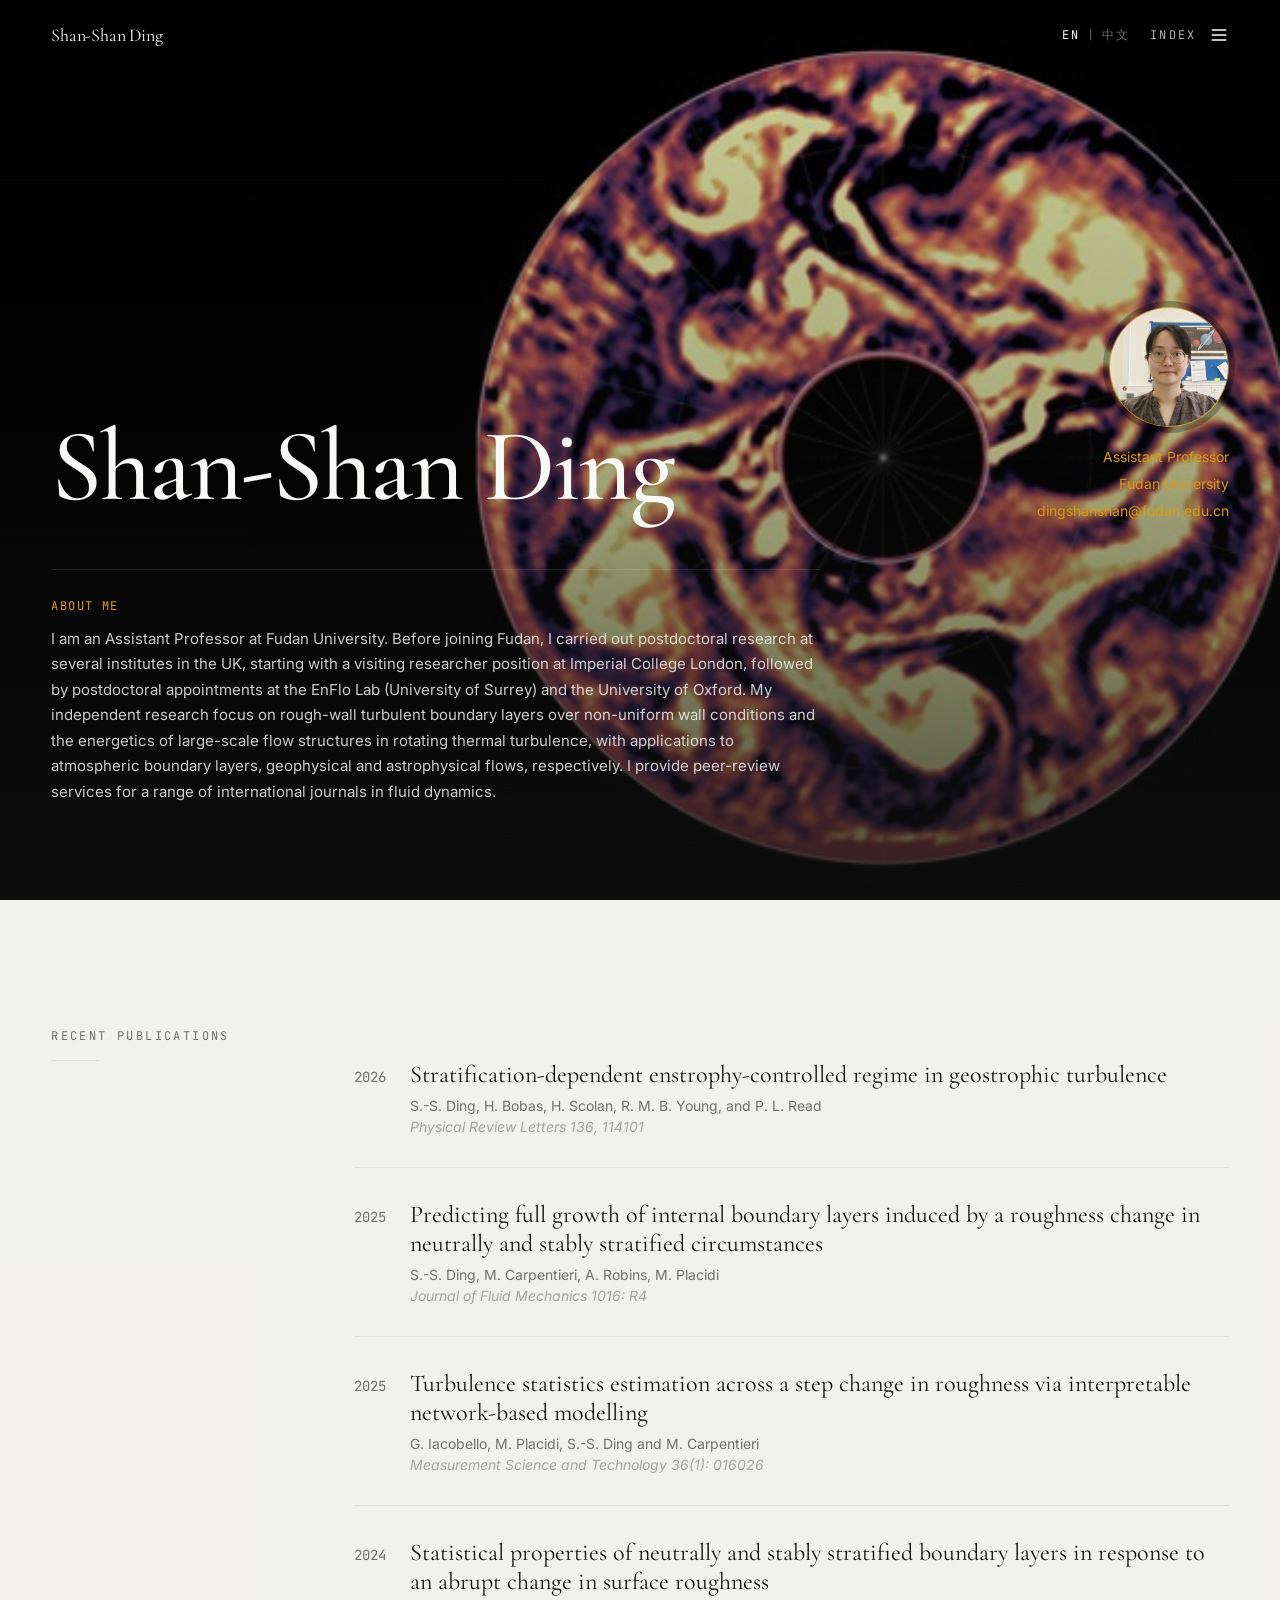
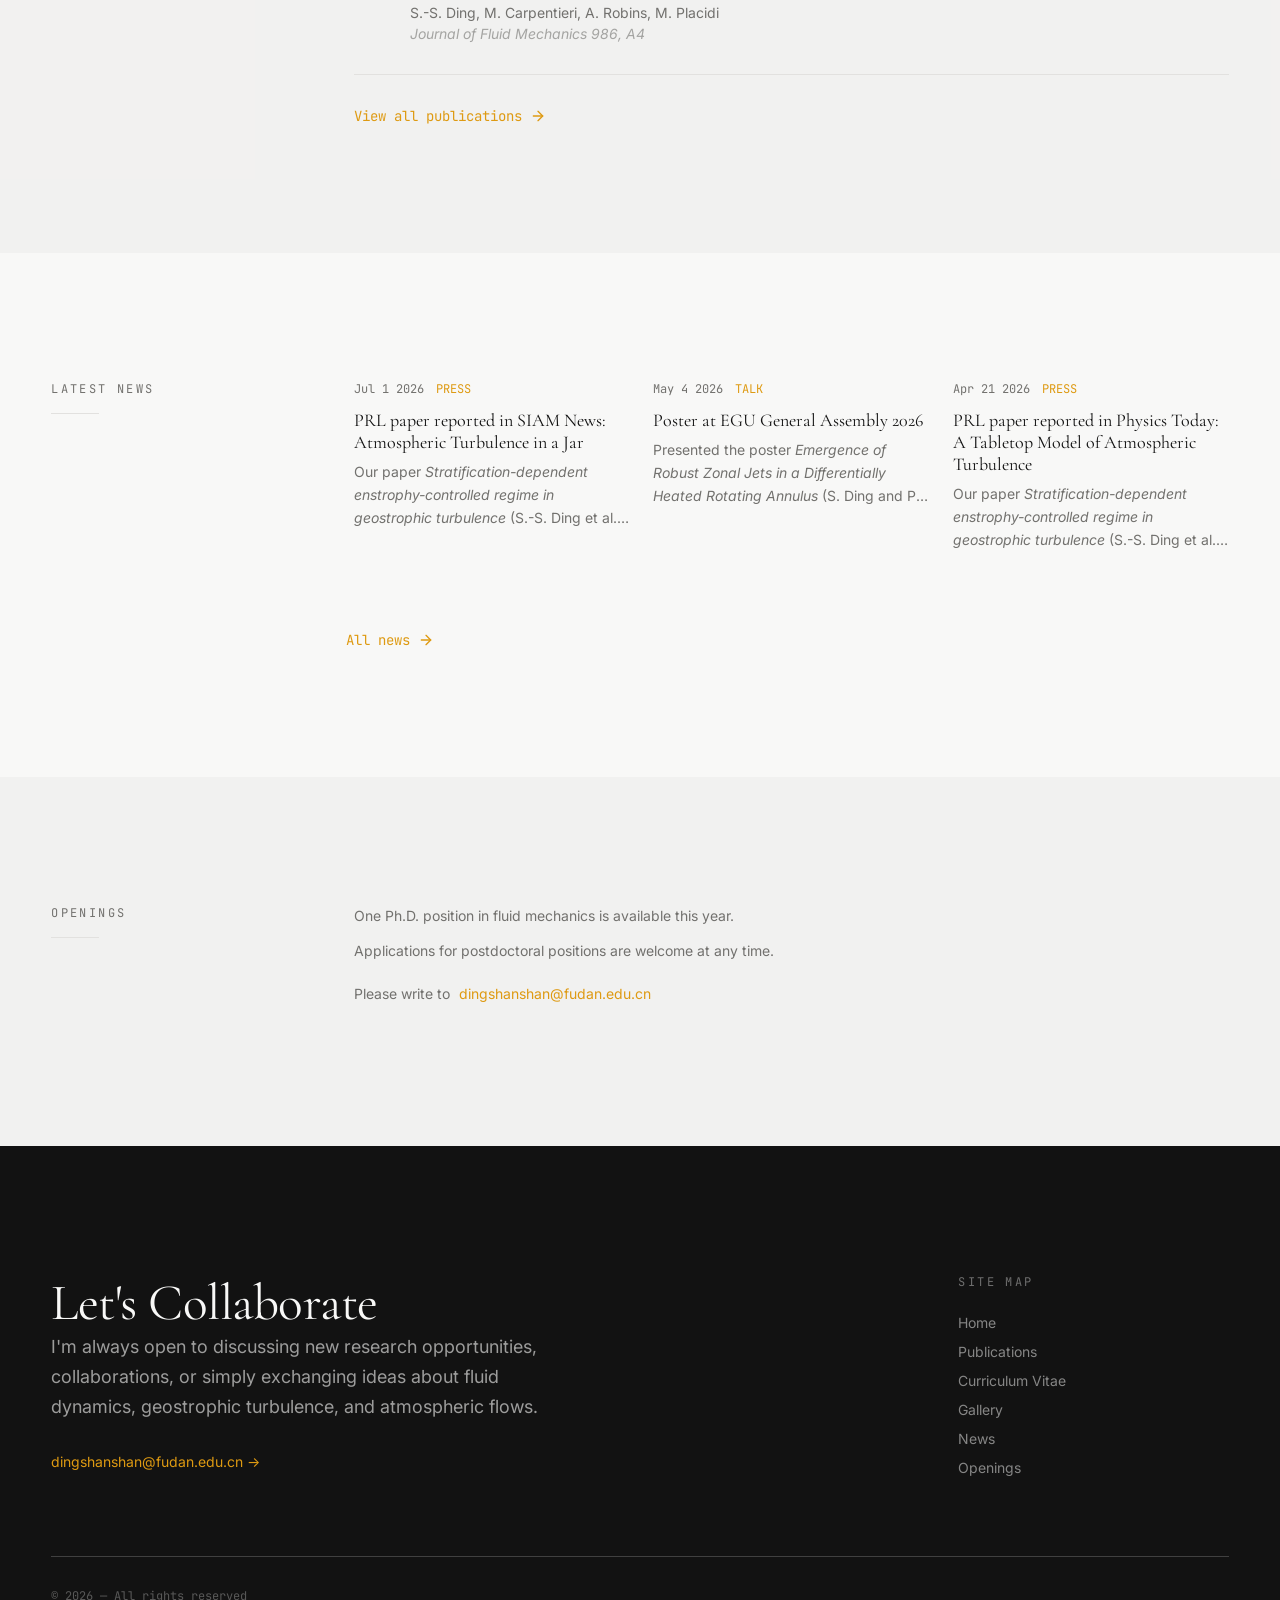
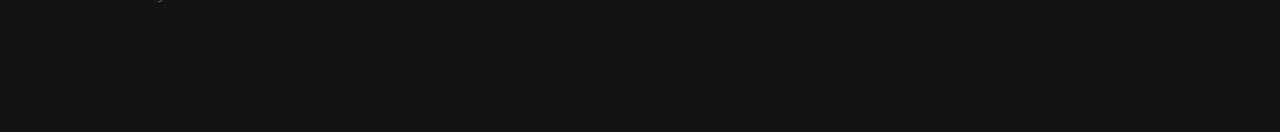
==== commit 6b6cea62: "Tighten the homepage hero and add an About Me section. Keep only position, affiliation, and email in" ====
--- a/index.html
+++ b/index.html
@@ -26,19 +26,18 @@
         <div class="hero-content">
           <div class="hero-grid">
             <div class="hero-name">
-              <span class="kicker" data-i18n="hero.kicker">Fluid Dynamics · Geophysical Turbulence · Atmospheric Flows</span>
-              <h1 class="text-hero">Shan-Shan Ding</h1>
+              <h1 class="text-hero" data-i18n="hero.name">Shan-Shan Ding</h1>
             </div>
             <div class="hero-bio">
-              <img class="hero-portrait" src="assets/portrait.jpg" alt="Shan-Shan Ding">
-              <p data-i18n="hero.bio">Assistant Professor, leading independent research on thermal effects over rough-wall turbulent boundary layers and large-scale flow structures in geophysical and astrophysical flows.</p>
+              <img class="hero-portrait" src="assets/portrait.jpg" alt="Shan-Shan Ding" data-i18n-alt="hero.name">
+              <div class="hero-role" data-i18n="hero.role">Assistant Professor</div>
               <div class="hero-affil" data-i18n="hero.affil">Fudan University</div>
               <a class="hero-email" href="mailto:dingshanshan@fudan.edu.cn">dingshanshan@fudan.edu.cn</a>
             </div>
           </div>
-          <div class="hero-focus">
-            <span data-i18n="hero.focusLabel">Current Focus</span>
-            <p data-i18n="hero.focus">Thermal effect in geophysical turbulence</p>
+          <div class="hero-about">
+            <span data-i18n="hero.aboutLabel">About Me</span>
+            <p data-i18n="hero.about">I am an Assistant Professor at Fudan University. Before joining Fudan, I carried out postdoctoral research at several institutes in the UK, starting with a visiting researcher position at Imperial College London, followed by postdoctoral appointments at the EnFlo Lab (University of Surrey) and the University of Oxford. My independent research focus on rough-wall turbulent boundary layers over non-uniform wall conditions and the energetics of large-scale flow structures in rotating thermal turbulence, with applications to atmospheric boundary layers, geophysical and astrophysical flows, respectively. I provide peer-review services for a range of international journals in fluid dynamics.</p>
           </div>
         </div>
       </section>
--- a/css/style.css
+++ b/css/style.css
@@ -429,7 +429,7 @@
   display: flex;
   flex-direction: column;
   align-items: flex-start;
-  gap: 1rem;
+  gap: 0.35rem;
 }
 
 @media (min-width: 768px) {
@@ -445,65 +445,53 @@
   border: 1px solid hsl(var(--primary) / 0.75);
   box-shadow: 0 0 0 6px hsl(0 0% 0% / 0.28);
   flex-shrink: 0;
-}
-
-.kicker {
-  font-family: var(--font-mono);
-  font-size: 0.75rem;
-  letter-spacing: 0.2em;
-  text-transform: uppercase;
-  color: hsl(var(--primary));
-  margin-bottom: 1.5rem;
-  display: block;
+  margin-bottom: 0.85rem;
 }
 
 .hero h1 { color: hsl(var(--background)); }
 
-.hero-bio p {
-  font-size: 0.875rem;
-  color: hsl(var(--background) / 0.6);
-  line-height: 1.625;
-  max-width: 20rem;
-  margin: 0 0 0 auto;
+.hero-role,
+.hero-affil,
+.hero-email {
+  font-family: var(--font-sans);
+  font-size: 0.875rem;
+  line-height: 1.5;
+  color: hsl(var(--primary));
 }
 
 .hero-affil {
-  margin-top: 1rem;
-  font-family: var(--font-mono);
-  font-size: 0.75rem;
-  color: hsl(var(--primary));
+  margin-top: 0;
 }
 
 .hero-email {
   display: block;
-  margin-top: 0.45rem;
-  font-family: var(--font-sans);
-  font-size: 0.875rem;
-  color: hsl(var(--primary));
+  margin-top: 0;
 }
 
 .hero-email:hover { opacity: 0.8; }
 
-.hero-focus {
+.hero-about {
   margin-top: 3rem;
   padding-top: 1.5rem;
   border-top: 1px solid hsl(var(--background) / 0.1);
-}
-
-.hero-focus span {
-  font-family: var(--font-mono);
-  font-size: 0.75rem;
-  letter-spacing: 0.05em;
+  max-width: 48rem;
+}
+
+.hero-about span {
+  font-family: var(--font-mono);
+  font-size: 0.75rem;
+  letter-spacing: 0.12em;
   text-transform: uppercase;
-  color: hsl(var(--background) / 0.4);
-}
-
-.hero-focus p {
-  font-family: var(--font-serif);
-  font-size: 1.125rem;
-  font-style: italic;
-  color: hsl(var(--background) / 0.8);
-  margin: 0.25rem 0 0;
+  color: hsl(var(--primary));
+}
+
+.hero-about p {
+  font-family: var(--font-sans);
+  font-size: 0.9375rem;
+  font-style: normal;
+  line-height: 1.7;
+  color: hsl(var(--background) / 0.82);
+  margin: 0.75rem 0 0;
 }
 
 /* Sections */
@@ -753,7 +741,6 @@
 
 html[lang="zh-CN"] .text-hero,
 html[lang="zh-CN"] .text-section,
-html[lang="zh-CN"] .hero-focus p,
 html[lang="zh-CN"] .news-card h3,
 html[lang="zh-CN"] .news-item h2,
 html[lang="zh-CN"] .cv-body h3,
@@ -767,7 +754,8 @@
 html[lang="zh-CN"] .news-meta .cat,
 html[lang="zh-CN"] .cv-meta .cat,
 html[lang="zh-CN"] .chip,
-html[lang="zh-CN"] .gallery-cap span {
+html[lang="zh-CN"] .gallery-cap span,
+html[lang="zh-CN"] .hero-about span {
   text-transform: none;
   letter-spacing: 0.06em;
 }
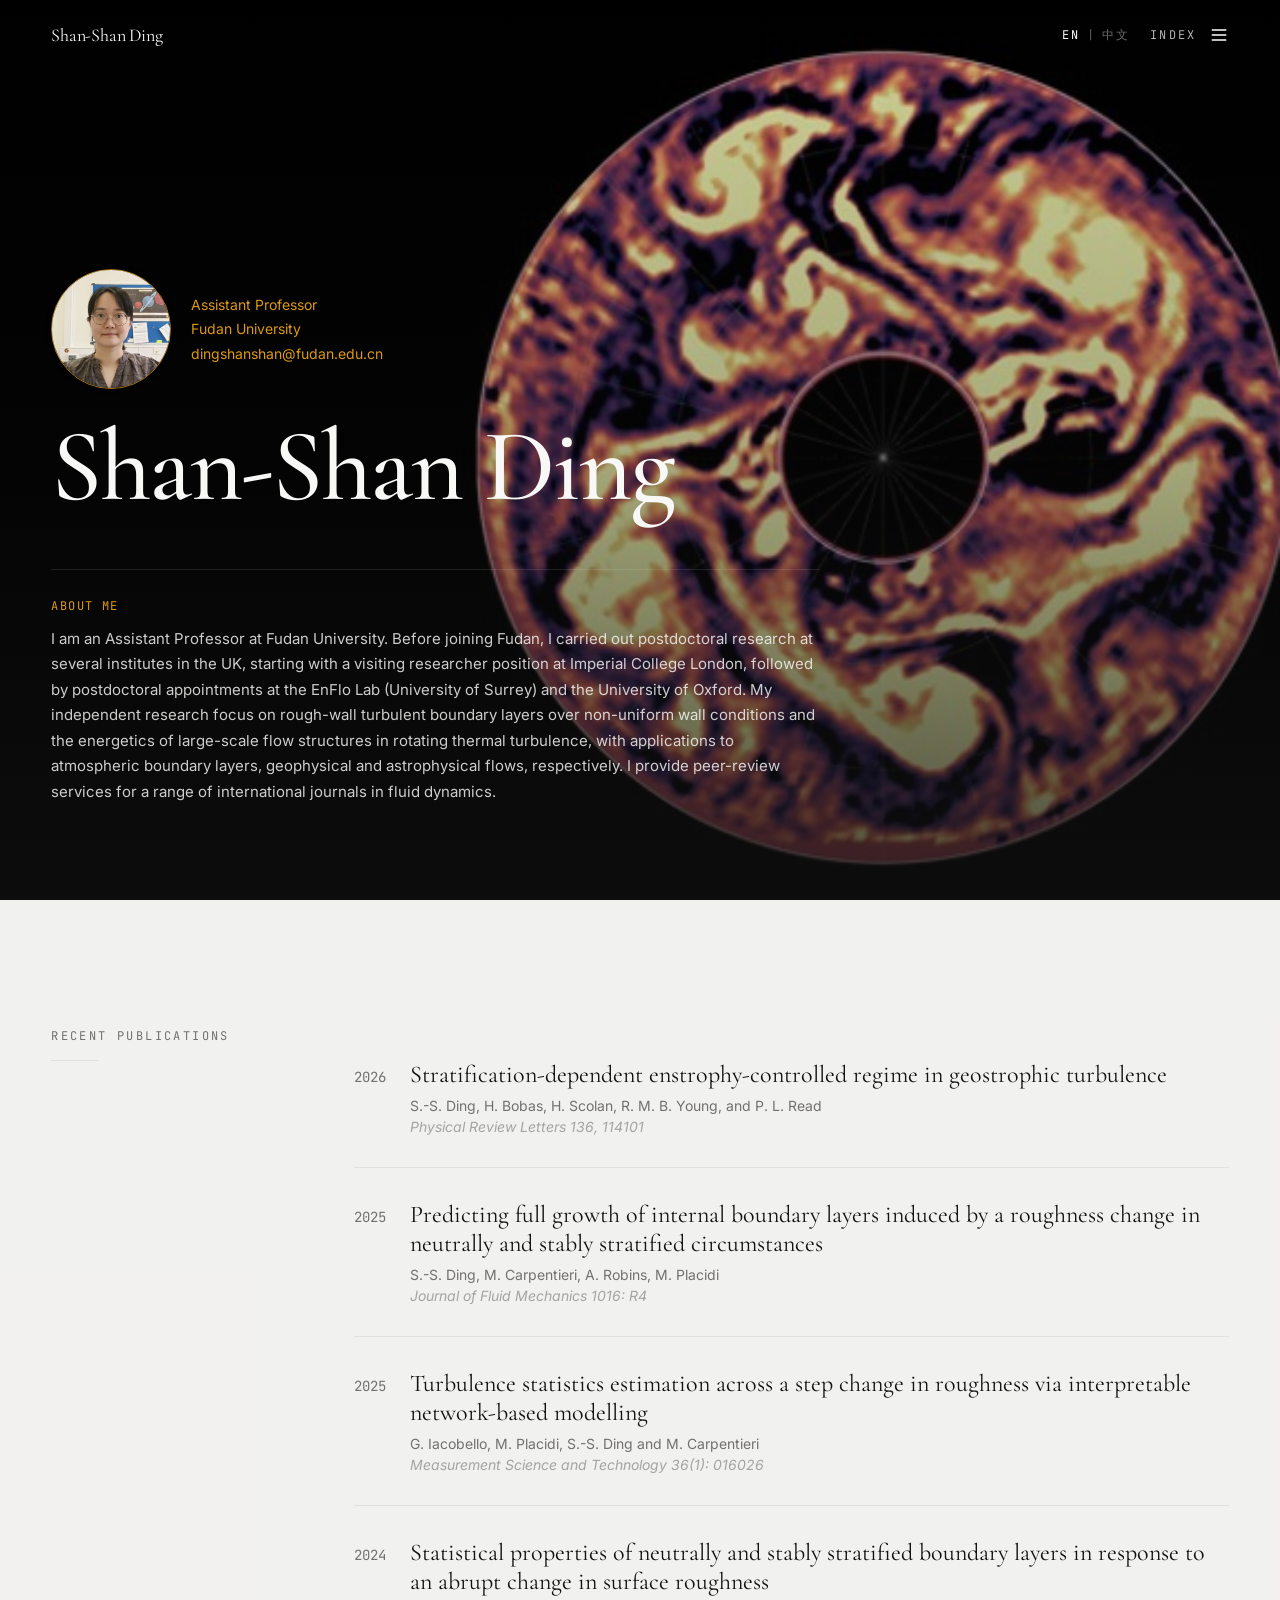
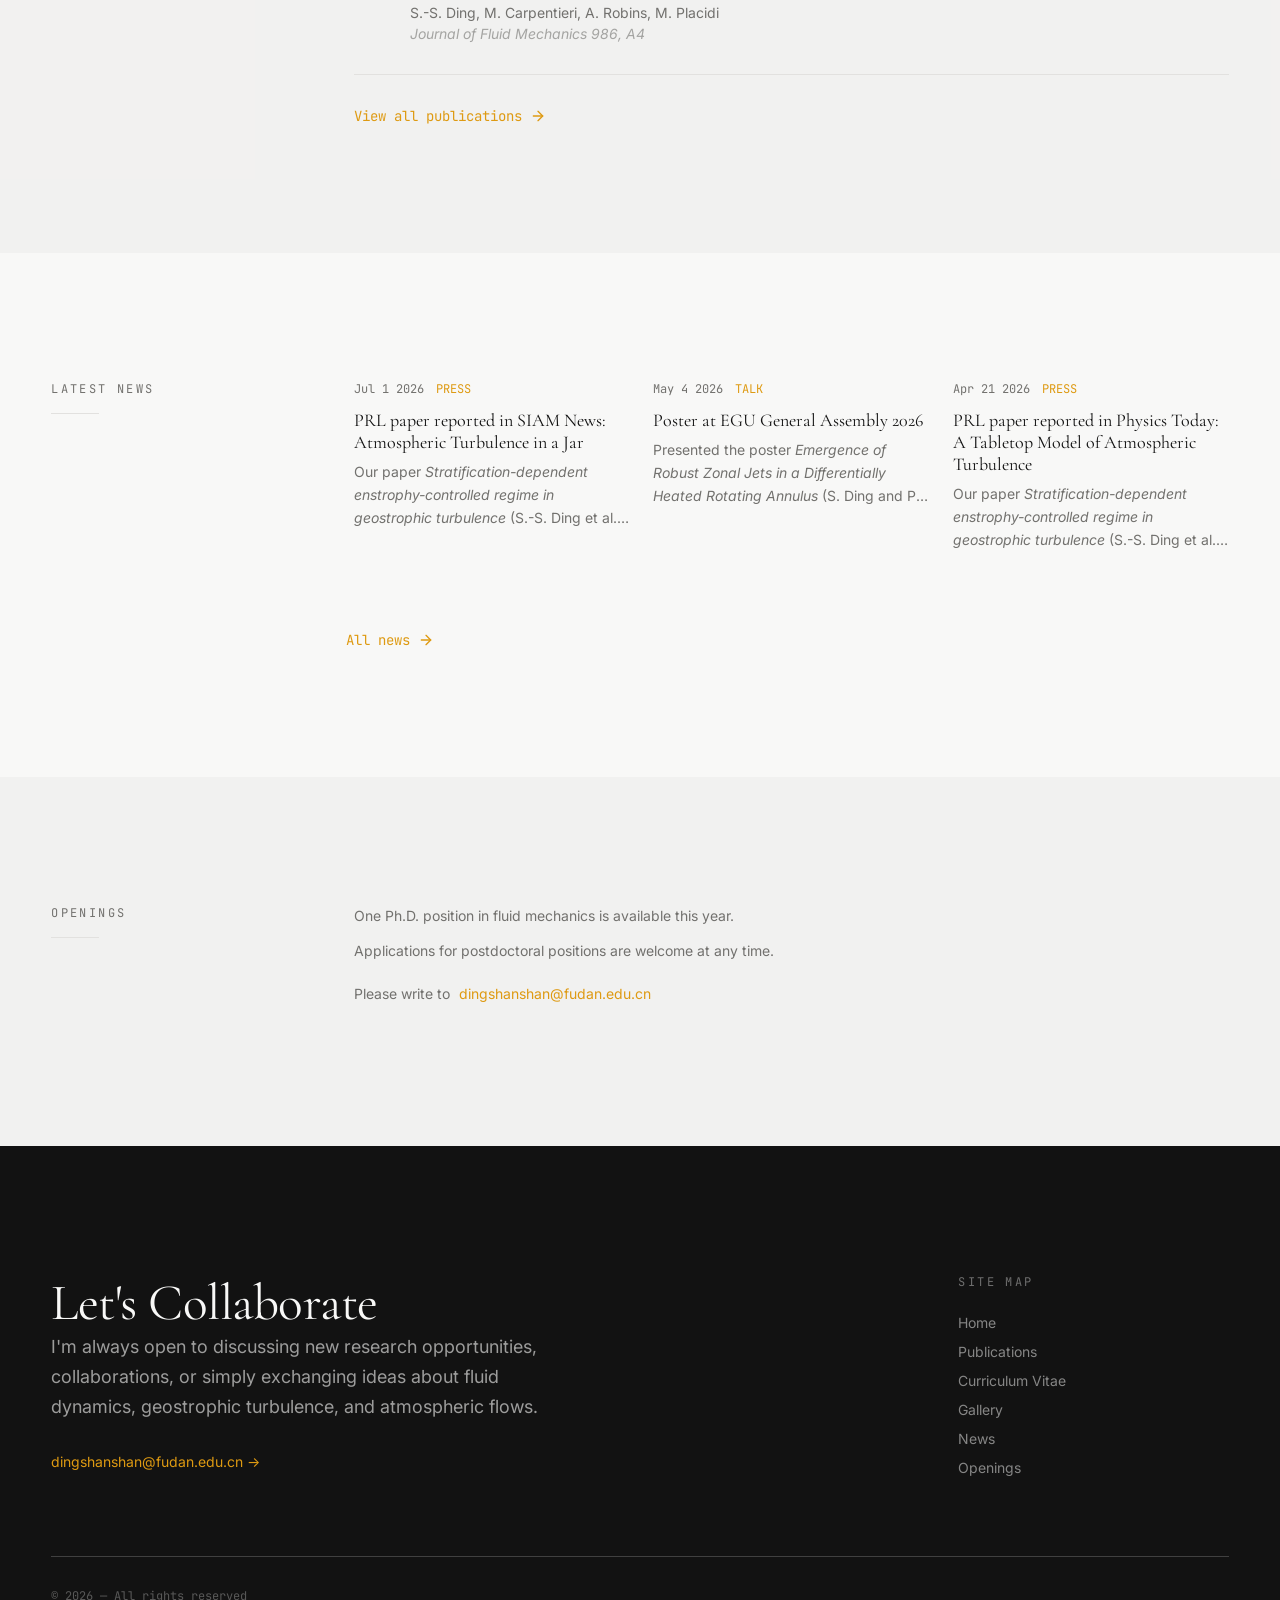
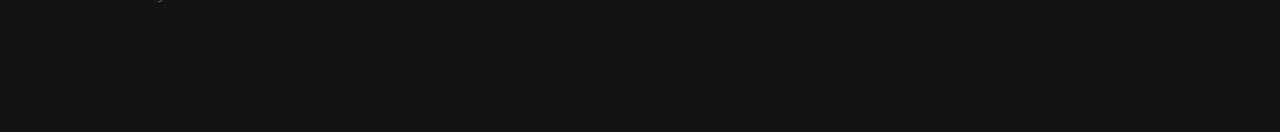
==== commit dec590a2: "Move the homepage intro to the left and rename Openings in Chinese. Place the portrait, title, affil" ====
--- a/index.html
+++ b/index.html
@@ -24,16 +24,16 @@
           <img src="assets/hero.jpeg" alt="Abstract research visualization">
         </div>
         <div class="hero-content">
-          <div class="hero-grid">
-            <div class="hero-name">
-              <h1 class="text-hero" data-i18n="hero.name">Shan-Shan Ding</h1>
-            </div>
+          <div class="hero-intro">
             <div class="hero-bio">
               <img class="hero-portrait" src="assets/portrait.jpg" alt="Shan-Shan Ding" data-i18n-alt="hero.name">
-              <div class="hero-role" data-i18n="hero.role">Assistant Professor</div>
-              <div class="hero-affil" data-i18n="hero.affil">Fudan University</div>
-              <a class="hero-email" href="mailto:dingshanshan@fudan.edu.cn">dingshanshan@fudan.edu.cn</a>
+              <div class="hero-meta">
+                <div class="hero-role" data-i18n="hero.role">Assistant Professor</div>
+                <div class="hero-affil" data-i18n="hero.affil">Fudan University</div>
+                <a class="hero-email" href="mailto:dingshanshan@fudan.edu.cn">dingshanshan@fudan.edu.cn</a>
+              </div>
             </div>
+            <h1 class="text-hero" data-i18n="hero.name">Shan-Shan Ding</h1>
           </div>
           <div class="hero-about">
             <span data-i18n="hero.aboutLabel">About Me</span>
--- a/css/style.css
+++ b/css/style.css
@@ -410,30 +410,25 @@
   .hero-content { padding-bottom: 6rem; }
 }
 
-.hero-grid {
-  display: grid;
-  grid-template-columns: 1fr;
-  gap: 2rem;
-  align-items: end;
-}
-
-@media (min-width: 768px) {
-  .hero-grid {
-    grid-template-columns: repeat(12, 1fr);
-  }
-  .hero-name { grid-column: span 8; }
-  .hero-bio { grid-column: span 4; text-align: right; }
-}
-
-.hero-bio {
+.hero-intro {
   display: flex;
   flex-direction: column;
   align-items: flex-start;
-  gap: 0.35rem;
-}
-
-@media (min-width: 768px) {
-  .hero-bio { align-items: flex-end; }
+  gap: 1.5rem;
+}
+
+.hero-bio {
+  display: flex;
+  flex-direction: row;
+  align-items: center;
+  gap: 1.25rem;
+}
+
+.hero-meta {
+  display: flex;
+  flex-direction: column;
+  align-items: flex-start;
+  gap: 0.2rem;
 }
 
 .hero-portrait {
@@ -445,7 +440,7 @@
   border: 1px solid hsl(var(--primary) / 0.75);
   box-shadow: 0 0 0 6px hsl(0 0% 0% / 0.28);
   flex-shrink: 0;
-  margin-bottom: 0.85rem;
+  margin-bottom: 0;
 }
 
 .hero h1 { color: hsl(var(--background)); }
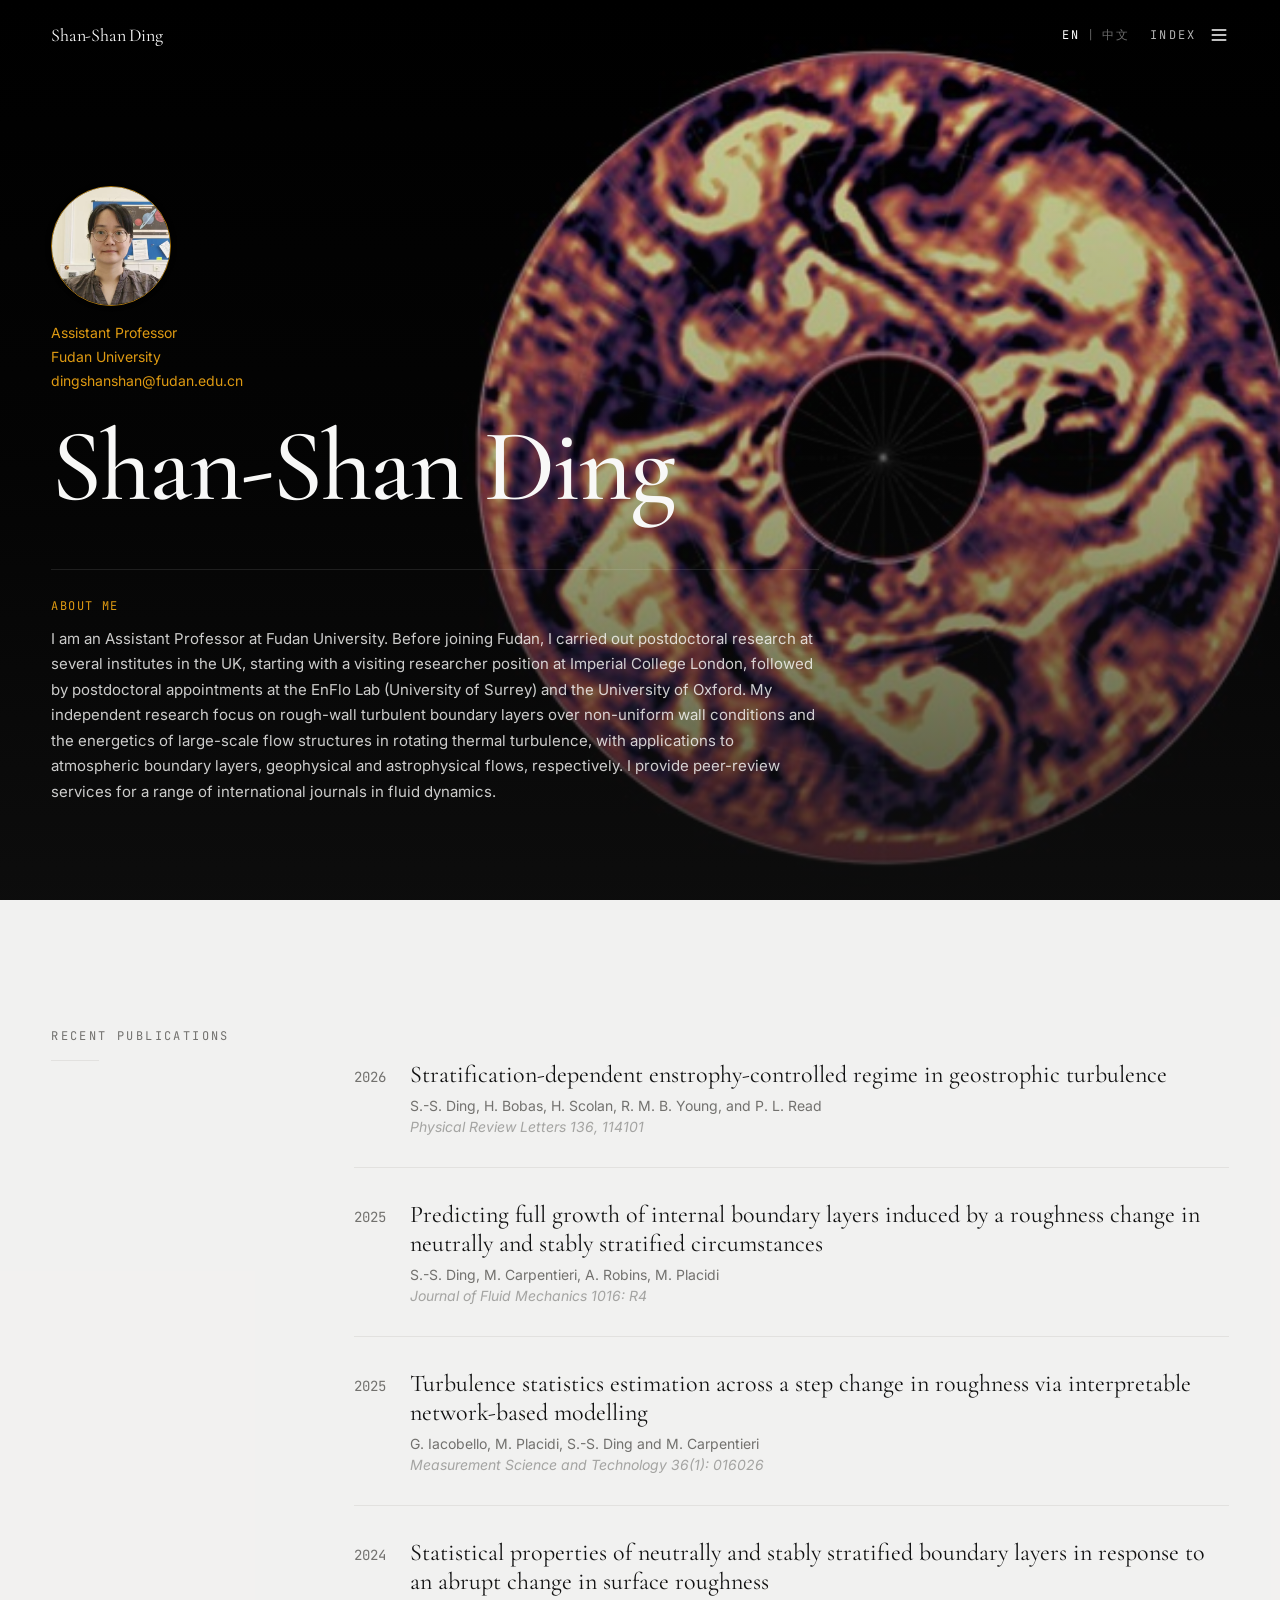
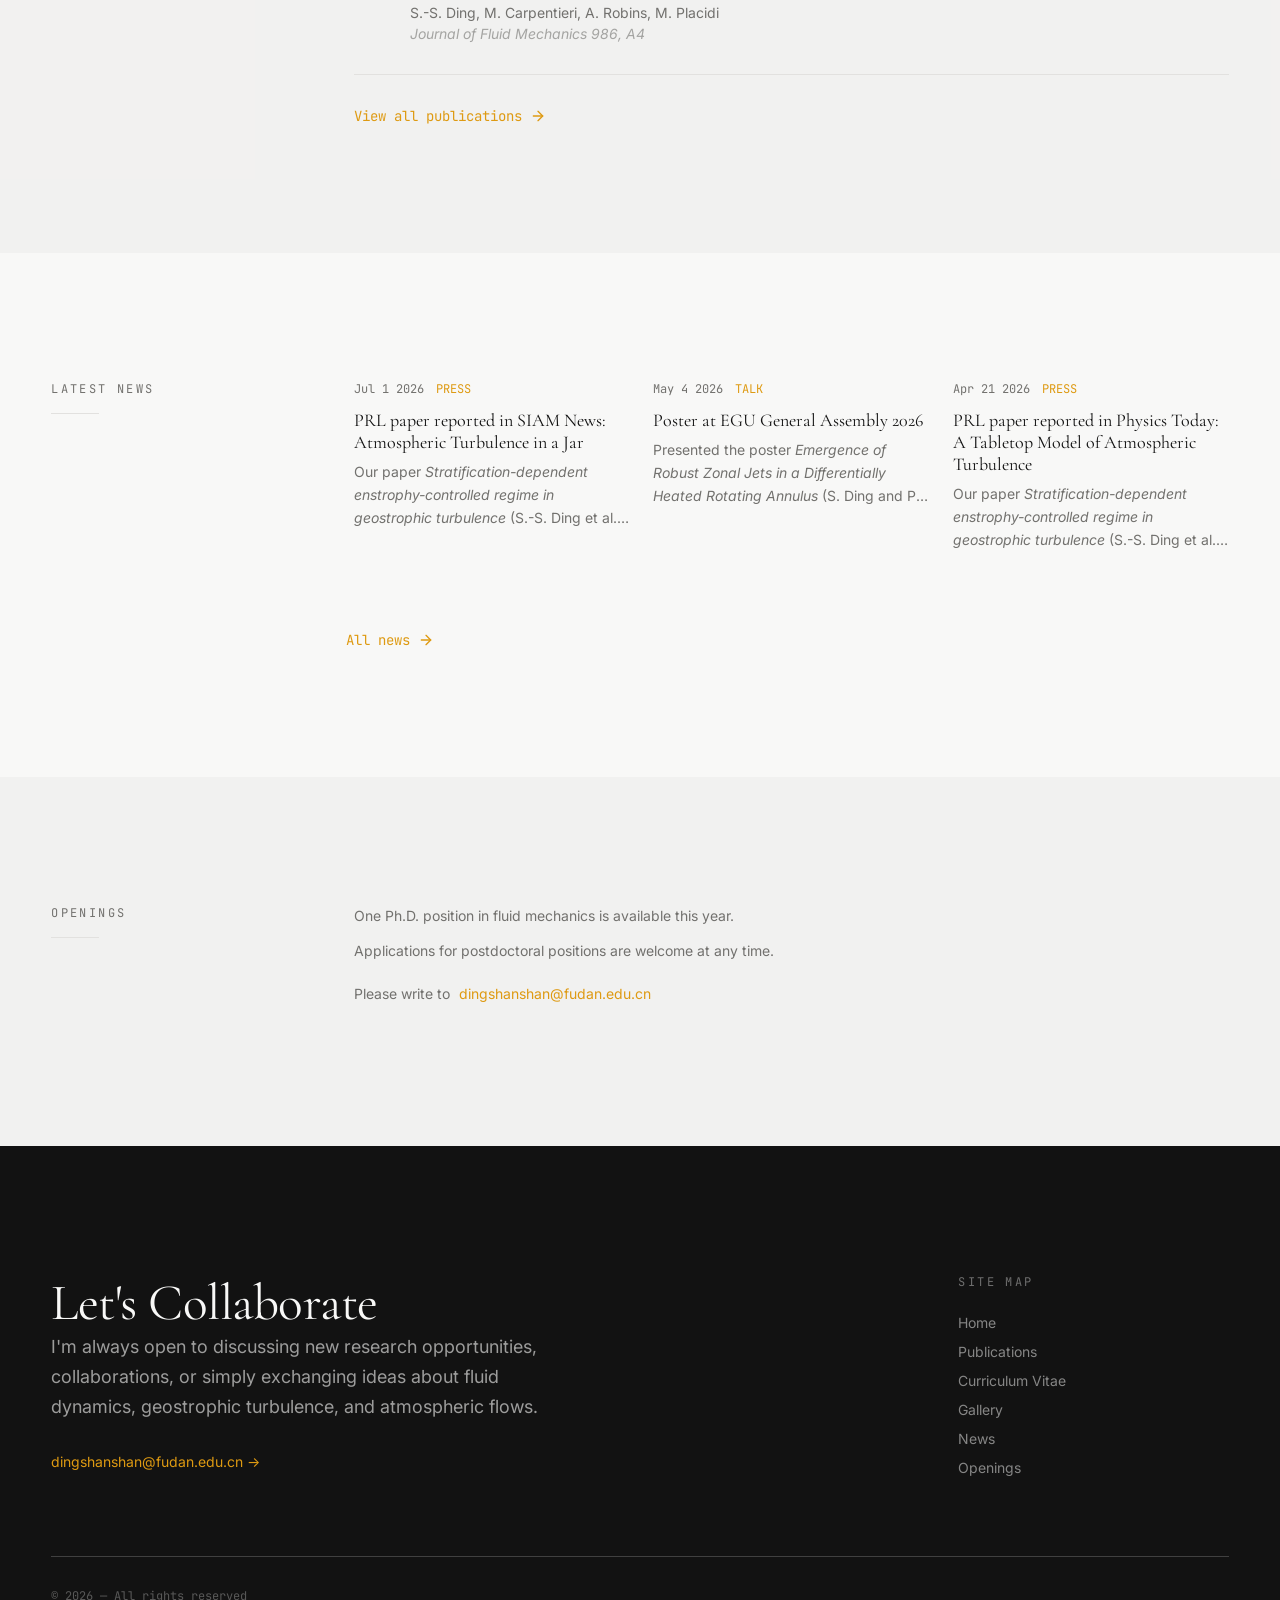
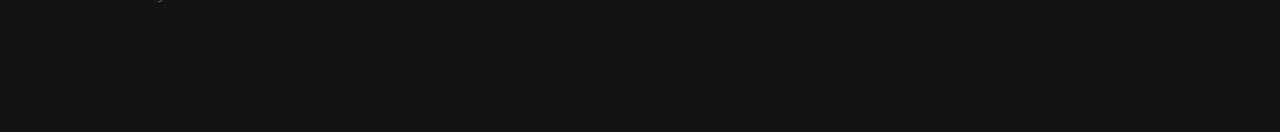
==== commit 2e557a71: "Force the homepage portrait block onto the left above the name. Stack the photo, title, affiliation," ====
--- a/index.html
+++ b/index.html
@@ -6,7 +6,7 @@
   <title>ScholarsArchive</title>
   <meta name="description" content="Shan-Shan Ding — Assistant Professor at Fudan University. Fluid dynamics, geostrophic turbulence, and atmospheric flows.">
   <link rel="icon" href="assets/favicon.png">
-  <link rel="stylesheet" href="css/style.css">
+  <link rel="stylesheet" href="css/style.css?v=5">
   <script>
     (function () {
       try {
@@ -89,6 +89,6 @@
     </main>
     <div id="site-footer"></div>
   </div>
-  <script type="module" src="js/site.js"></script>
+  <script type="module" src="js/site.js?v=5"></script>
 </body>
 </html>
--- a/css/style.css
+++ b/css/style.css
@@ -414,20 +414,30 @@
   display: flex;
   flex-direction: column;
   align-items: flex-start;
-  gap: 1.5rem;
-}
-
-.hero-bio {
-  display: flex;
-  flex-direction: row;
-  align-items: center;
-  gap: 1.25rem;
-}
-
+  justify-content: flex-start;
+  text-align: left;
+  gap: 1.35rem;
+  width: 100%;
+}
+
+.hero-bio,
 .hero-meta {
   display: flex;
   flex-direction: column;
   align-items: flex-start;
+  justify-content: flex-start;
+  text-align: left;
+  margin-left: 0;
+  margin-right: auto;
+}
+
+.hero-bio {
+  gap: 1rem;
+  width: max-content;
+  max-width: 100%;
+}
+
+.hero-meta {
   gap: 0.2rem;
 }
 
@@ -440,7 +450,6 @@
   border: 1px solid hsl(var(--primary) / 0.75);
   box-shadow: 0 0 0 6px hsl(0 0% 0% / 0.28);
   flex-shrink: 0;
-  margin-bottom: 0;
 }
 
 .hero h1 { color: hsl(var(--background)); }
@@ -1106,15 +1115,6 @@
 .hero-left { }
 @media (min-width: 768px) {
   .hero-left { grid-column: span 8; }
-  .hero-right { grid-column: span 4; text-align: right; }
-}
-
-p.hero-bio {
-  font-size: 0.875rem;
-  color: hsl(var(--background) / 0.6);
-  line-height: 1.625;
-  max-width: 20rem;
-  margin: 0 0 0 auto;
 }
 
 .hero-aff {
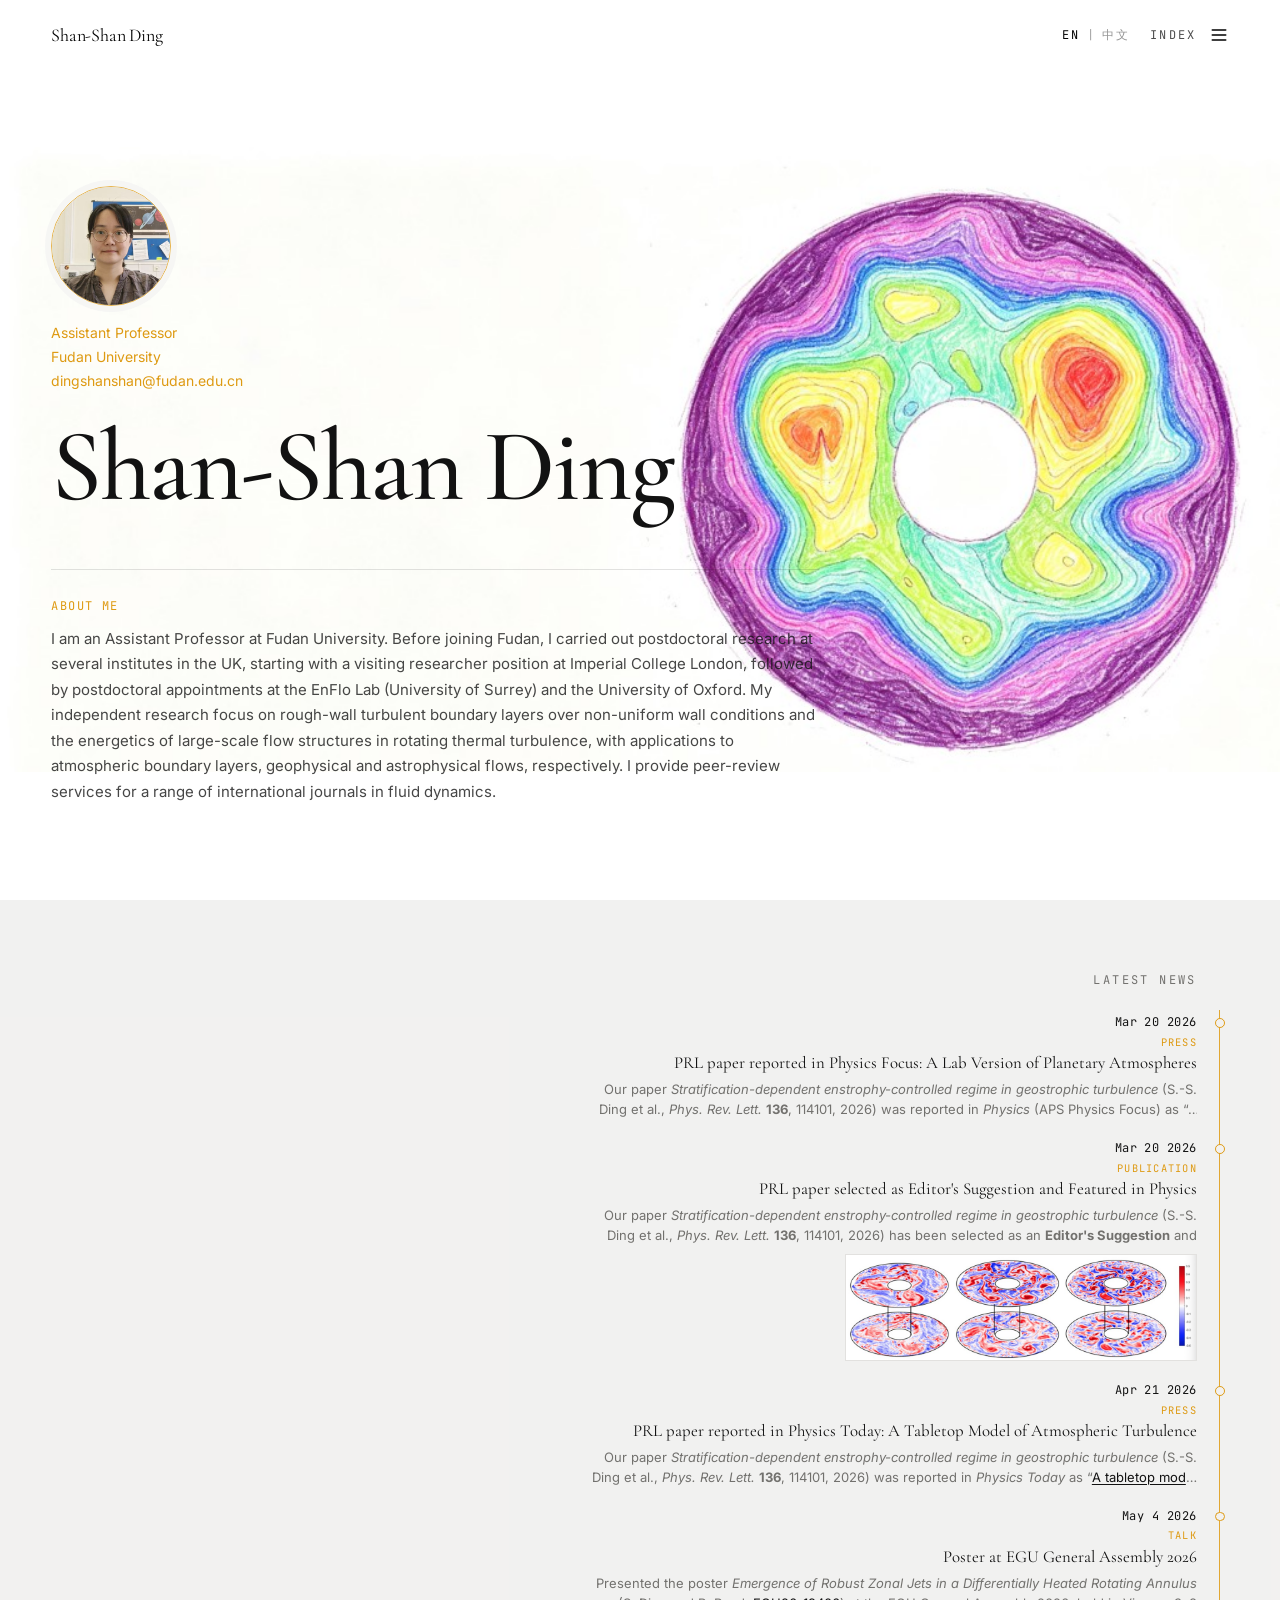
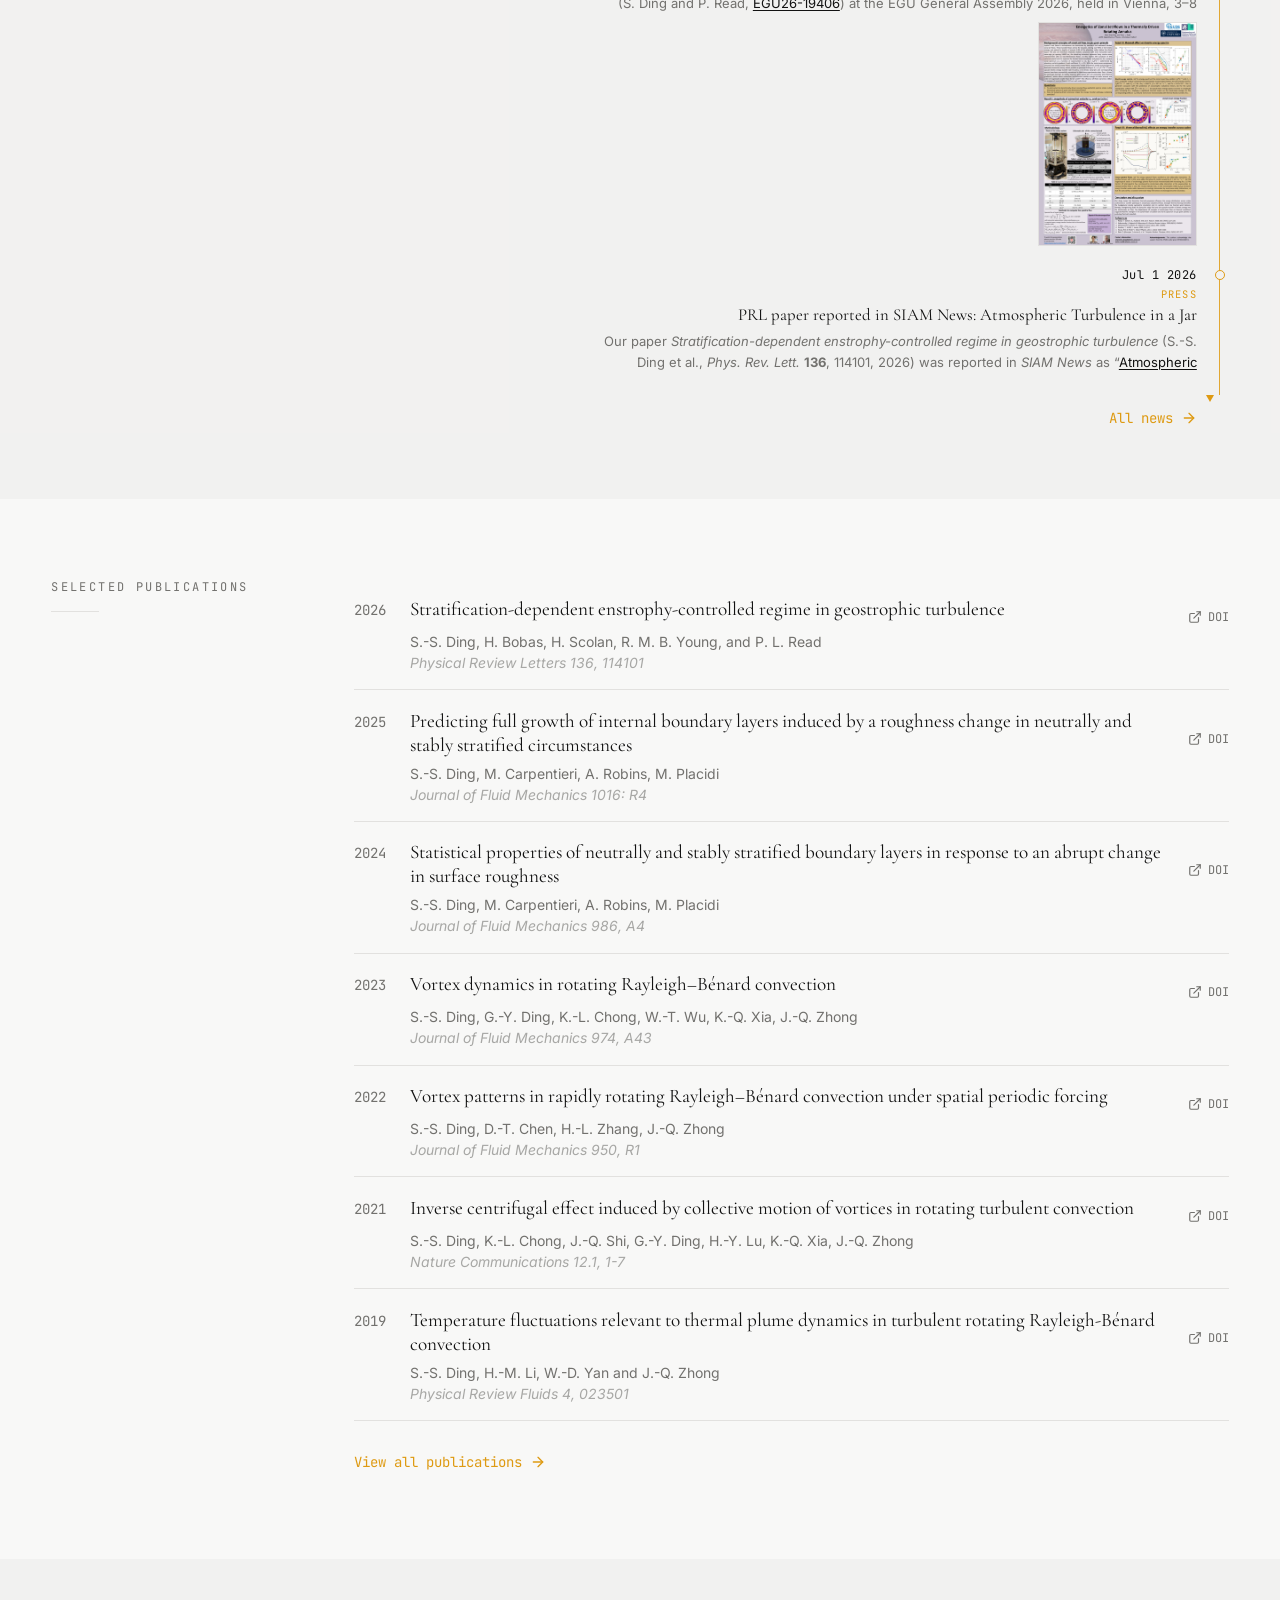
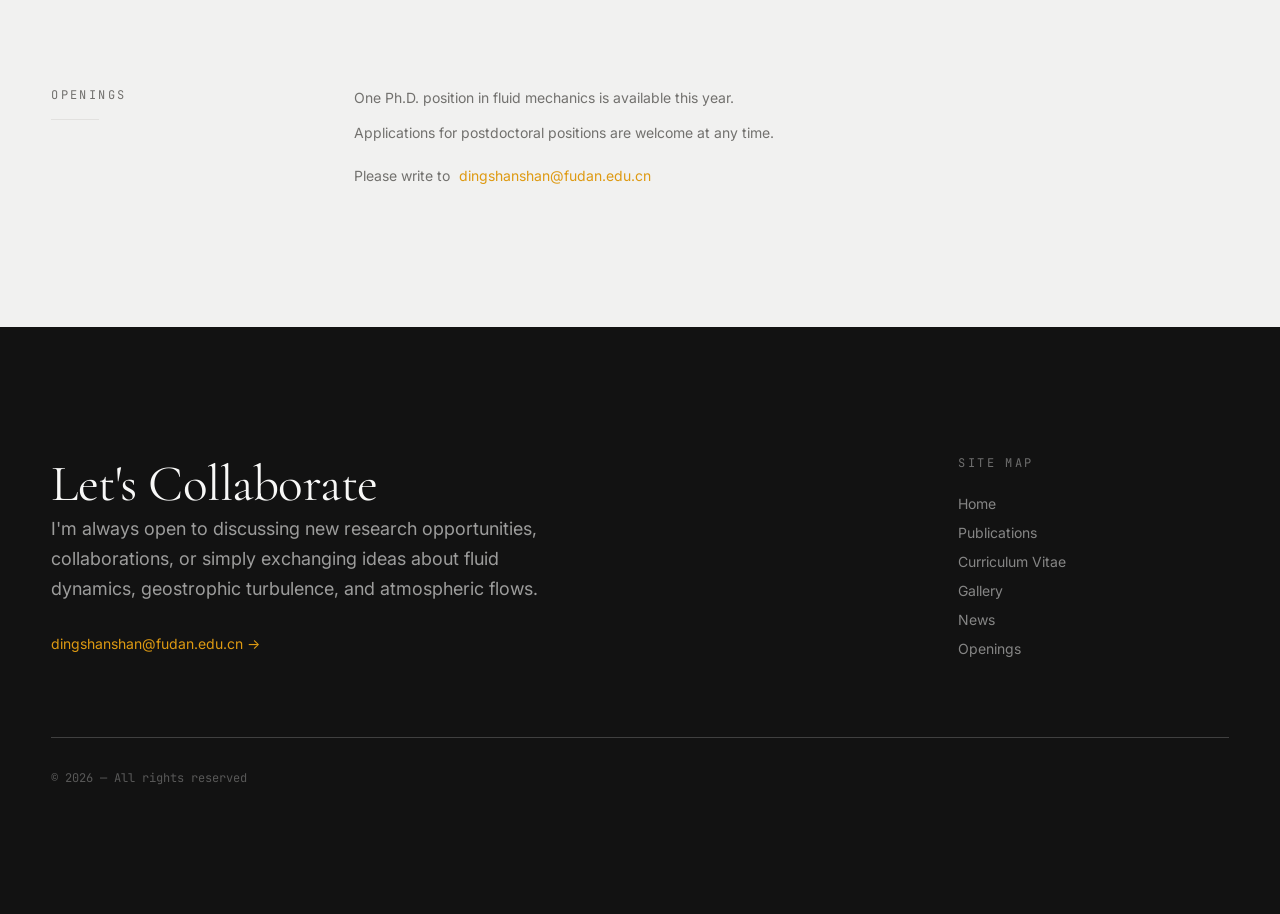
==== commit c4e7e901: "Publish the new homepage with a light hero, news timeline, and selected papers. Co-authored-by: Curs" ====
--- a/index.html
+++ b/index.html
@@ -6,7 +6,7 @@
   <title>ScholarsArchive</title>
   <meta name="description" content="Shan-Shan Ding — Assistant Professor at Fudan University. Fluid dynamics, geostrophic turbulence, and atmospheric flows.">
   <link rel="icon" href="assets/favicon.png">
-  <link rel="stylesheet" href="css/style.css?v=5">
+  <link rel="stylesheet" href="css/style.css?v=16">
   <script>
     (function () {
       try {
@@ -21,7 +21,7 @@
     <main>
       <section class="hero">
         <div class="hero-bg">
-          <img src="assets/hero.jpeg" alt="Abstract research visualization">
+          <img src="assets/hero.jpeg?v=9" alt="Rotating annulus flow visualization">
         </div>
         <div class="hero-content">
           <div class="hero-intro">
@@ -42,29 +42,29 @@
         </div>
       </section>
 
-      <section class="section section-muted">
-        <div class="section-grid">
-          <div class="section-label">
-            <span data-i18n="home.recentPubs">Recent Publications</span>
-            <div class="theorem-line"></div>
-          </div>
-          <div class="section-main pub-group" id="recent-pubs"></div>
+      <section class="section section-timeline section-muted">
+        <div class="tl-legend">
+          <span class="tl-kicker tl-kicker-news" data-i18n="home.latestNews">Latest News</span>
         </div>
-      </section>
-
-      <section class="section">
-        <div class="section-grid">
-          <div class="section-label">
-            <span data-i18n="home.latestNews">Latest News</span>
-            <div class="theorem-line"></div>
-          </div>
-          <div class="section-main news-grid" id="latest-news"></div>
+        <div class="tl-wrap">
+          <div class="tl-axis" aria-hidden="true"><span class="tl-arrow"></span></div>
+          <ol class="tl" id="home-timeline"></ol>
         </div>
-        <div class="news-all">
+        <div class="tl-more">
           <a class="link-more" href="news/">
             <span data-i18n="home.allNews">All news</span>
             <svg xmlns="http://www.w3.org/2000/svg" width="16" height="16" viewBox="0 0 24 24" fill="none" stroke="currentColor" stroke-width="2" stroke-linecap="round" stroke-linejoin="round"><path d="M5 12h14"/><path d="m12 5 7 7-7 7"/></svg>
           </a>
+        </div>
+      </section>
+
+      <section class="section section-selected">
+        <div class="section-grid">
+          <div class="section-label">
+            <span data-i18n="home.selectedPubs">Selected Publications</span>
+            <div class="theorem-line"></div>
+          </div>
+          <div class="section-main pub-group pub-tight" id="selected-pubs"></div>
         </div>
       </section>
 
@@ -89,6 +89,6 @@
     </main>
     <div id="site-footer"></div>
   </div>
-  <script type="module" src="js/site.js?v=5"></script>
+  <script type="module" src="js/site.js?v=16"></script>
 </body>
 </html>
--- a/css/style.css
+++ b/css/style.css
@@ -379,6 +379,7 @@
   display: flex;
   align-items: flex-end;
   overflow: hidden;
+  background: #fff;
 }
 
 .hero-bg {
@@ -389,14 +390,12 @@
 .hero-bg img {
   width: 100%;
   height: 100%;
-  object-fit: cover;
+  object-fit: contain;
+  object-position: right center;
 }
 
 .hero-bg::after {
-  content: "";
-  position: absolute;
-  inset: 0;
-  background: linear-gradient(to top, rgba(18, 18, 18, 0.7), rgba(18, 18, 18, 0.2), transparent);
+  display: none;
 }
 
 .hero-content {
@@ -418,6 +417,7 @@
   text-align: left;
   gap: 1.35rem;
   width: 100%;
+  max-width: 52rem;
 }
 
 .hero-bio,
@@ -448,11 +448,11 @@
   object-fit: cover;
   object-position: center 18%;
   border: 1px solid hsl(var(--primary) / 0.75);
-  box-shadow: 0 0 0 6px hsl(0 0% 0% / 0.28);
+  box-shadow: 0 0 0 6px hsl(40 10% 96% / 0.9);
   flex-shrink: 0;
 }
 
-.hero h1 { color: hsl(var(--background)); }
+.hero h1 { color: hsl(var(--foreground)); }
 
 .hero-role,
 .hero-affil,
@@ -477,7 +477,7 @@
 .hero-about {
   margin-top: 3rem;
   padding-top: 1.5rem;
-  border-top: 1px solid hsl(var(--background) / 0.1);
+  border-top: 1px solid hsl(var(--foreground) / 0.12);
   max-width: 48rem;
 }
 
@@ -494,7 +494,7 @@
   font-size: 0.9375rem;
   font-style: normal;
   line-height: 1.7;
-  color: hsl(var(--background) / 0.82);
+  color: hsl(var(--foreground) / 0.78);
   margin: 0.75rem 0 0;
 }
 
@@ -533,6 +533,365 @@
 }
 
 .section-label .theorem-line { margin-top: 1rem; }
+
+/* Homepage timeline */
+.section-timeline {
+  padding: 3.25rem 4vw 3.5rem;
+}
+
+@media (min-width: 768px) {
+  .section-timeline {
+    padding-top: 4.5rem;
+    padding-bottom: 4.5rem;
+  }
+}
+
+.section-selected {
+  padding: 3.5rem 4vw 4.5rem;
+}
+
+@media (min-width: 768px) {
+  .section-selected {
+    padding-top: 5rem;
+    padding-bottom: 5.5rem;
+  }
+}
+
+.tl-legend,
+.tl-wrap,
+.tl-more {
+  max-width: none;
+  width: 100%;
+  margin-left: 0;
+  margin-right: 0;
+}
+
+.tl-legend {
+  display: grid;
+  grid-template-columns: minmax(0, 1fr) minmax(0, 38rem) 1.15rem;
+  column-gap: 0.85rem;
+  margin-bottom: 1.15rem;
+}
+
+.tl-kicker {
+  font-family: var(--font-mono);
+  font-size: 0.75rem;
+  letter-spacing: 0.2em;
+  text-transform: uppercase;
+  color: hsl(var(--muted-foreground));
+}
+
+.tl-kicker-news {
+  grid-column: 2;
+  text-align: right;
+}
+
+.tl-kicker-pub {
+  display: none;
+}
+
+.tl-wrap {
+  position: relative;
+  padding-bottom: 8px;
+}
+
+.tl-axis {
+  position: absolute;
+  left: auto;
+  right: 0.575rem;
+  top: 0.22rem;
+  bottom: 8px;
+  width: 1px;
+  background: hsl(var(--primary) / 0.85);
+  transform: none;
+  pointer-events: none;
+  overflow: visible;
+}
+
+.tl-arrow {
+  position: absolute;
+  left: auto;
+  right: 0.575rem;
+  top: auto;
+  bottom: -7px;
+  width: 0;
+  height: 0;
+  transform: translateX(50%);
+  border-left: 4px solid transparent;
+  border-right: 4px solid transparent;
+  border-top: 7px solid hsl(var(--primary));
+}
+
+.tl {
+  list-style: none;
+  margin: 0;
+  padding: 0.35rem 0 1.1rem;
+}
+
+.tl-item {
+  display: grid;
+  grid-template-columns: minmax(0, 1fr) minmax(0, 38rem) 1.15rem;
+  column-gap: 0.85rem;
+  align-items: start;
+  padding: 0.15rem 0 1.15rem;
+}
+
+.tl-item:last-child {
+  padding-bottom: 0.35rem;
+}
+
+.tl-node {
+  grid-column: 3;
+  grid-row: 1;
+  width: 0.62rem;
+  height: 0.62rem;
+  margin: 0.22rem auto 0;
+  border: 1.5px solid hsl(var(--primary));
+  border-radius: 50%;
+  background: hsl(var(--background));
+  z-index: 1;
+}
+
+.section-muted .tl-node {
+  background: color-mix(in srgb, hsl(var(--muted)) 50%, hsl(var(--background)));
+}
+
+.tl-item.is-news .tl-panel {
+  grid-column: 2;
+  grid-row: 1;
+  text-align: right;
+}
+
+.tl-item.is-pub .tl-panel {
+  grid-column: 3;
+  grid-row: 1;
+  text-align: left;
+}
+
+.tl-date-row {
+  display: flex;
+  align-items: baseline;
+  gap: 0.5rem;
+}
+
+.tl-item.is-news .tl-date-row {
+  justify-content: flex-end;
+}
+
+.tl-date {
+  font-family: var(--font-mono);
+  font-size: 0.75rem;
+  letter-spacing: 0.04em;
+  color: hsl(var(--foreground));
+}
+
+.tl-kind {
+  display: none;
+  font-family: var(--font-mono);
+  font-size: 0.65rem;
+  letter-spacing: 0.12em;
+  text-transform: uppercase;
+  color: hsl(var(--primary));
+}
+
+.tl-body {
+  margin-top: 0.28rem;
+}
+
+.tl-cat {
+  display: block;
+  font-family: var(--font-mono);
+  font-size: 0.65rem;
+  letter-spacing: 0.12em;
+  text-transform: uppercase;
+  color: hsl(var(--primary));
+  margin-bottom: 0.2rem;
+}
+
+.tl-body h3 {
+  font-family: var(--font-serif);
+  font-size: 1.05rem;
+  font-weight: 400;
+  line-height: 1.35;
+  margin: 0;
+  overflow-wrap: break-word;
+}
+
+.tl-body h3 a:hover {
+  color: hsl(var(--primary));
+}
+
+.tl-excerpt {
+  display: -webkit-box;
+  -webkit-line-clamp: 2;
+  -webkit-box-orient: vertical;
+  overflow: hidden;
+  font-size: 0.8125rem;
+  line-height: 1.55;
+  color: hsl(var(--muted-foreground));
+  margin: 0.28rem 0 0;
+}
+
+.tl-excerpt a {
+  color: hsl(var(--foreground));
+  text-decoration: underline;
+  text-underline-offset: 2px;
+}
+
+.tl-excerpt a:hover {
+  color: hsl(var(--primary));
+}
+
+.tl-authors,
+.tl-journal {
+  font-size: 0.8125rem;
+  color: hsl(var(--muted-foreground));
+  margin: 0.22rem 0 0;
+  line-height: 1.45;
+}
+
+.tl-journal {
+  font-style: italic;
+  color: hsl(var(--muted-foreground) / 0.7);
+}
+
+.tl-doi {
+  display: inline-flex;
+  align-items: center;
+  gap: 0.3rem;
+  margin-top: 0.4rem;
+  font-family: var(--font-mono);
+  font-size: 0.7rem;
+  color: hsl(var(--primary));
+}
+
+.tl-doi:hover { opacity: 0.75; }
+
+.tl-doi svg {
+  width: 0.8rem;
+  height: 0.8rem;
+}
+
+.tl-img {
+  margin-top: 0.55rem;
+  max-width: min(100%, 22rem);
+  max-height: 14rem;
+  width: auto;
+  height: auto;
+  object-fit: contain;
+  background: #fff;
+  border: 1px solid hsl(var(--border));
+}
+
+.tl-item.is-news .tl-img {
+  margin-left: auto;
+}
+
+.tl-thumb {
+  margin-top: 0.5rem;
+  width: 4.6rem;
+  aspect-ratio: 3 / 4;
+  object-fit: cover;
+  border: 1px solid hsl(var(--border));
+  background: hsl(var(--muted));
+}
+
+.tl-thumb.is-empty {
+  display: none;
+}
+
+.tl-more {
+  display: grid;
+  grid-template-columns: minmax(0, 1fr) minmax(0, 38rem) 1.15rem;
+  column-gap: 0.85rem;
+  margin-top: 0.35rem;
+}
+
+.tl-more .link-more {
+  margin-top: 0;
+  grid-column: 2;
+  justify-content: flex-end;
+}
+
+.pub-tight .pub-card {
+  padding: 1.15rem 0;
+}
+
+.pub-tight .pub-card h3 {
+  font-size: 1.2rem;
+}
+
+.news-photo {
+  margin-top: 1rem;
+  max-width: min(100%, 36rem);
+  border: 1px solid hsl(var(--border));
+}
+
+@media (max-width: 767px) {
+  .tl-legend {
+    display: flex;
+    justify-content: flex-start;
+    gap: 1.1rem;
+    margin-bottom: 1rem;
+  }
+
+  .tl-kicker-news,
+  .tl-kicker-pub {
+    text-align: left;
+  }
+
+  .tl-axis {
+    left: 0.31rem;
+    right: auto;
+    transform: none;
+  }
+
+  .tl-arrow {
+    left: 0.31rem;
+    right: auto;
+    transform: translateX(-50%);
+  }
+
+  .tl-item {
+    grid-template-columns: 0.62rem minmax(0, 1fr);
+    column-gap: 0.8rem;
+    padding-bottom: 1.25rem;
+  }
+
+  .tl-node {
+    grid-column: 1;
+    margin: 0.22rem 0 0;
+  }
+
+  .tl-item.is-news .tl-panel,
+  .tl-item.is-pub .tl-panel {
+    grid-column: 2;
+    text-align: left;
+  }
+
+  .tl-item.is-news .tl-date-row {
+    justify-content: flex-start;
+  }
+
+  .tl-kind { display: none; }
+
+  .tl-item.is-news .tl-img {
+    margin-left: 0;
+  }
+
+  .tl-more {
+    display: flex;
+    flex-direction: column;
+    gap: 0.65rem;
+    align-items: flex-start;
+  }
+
+  .tl-more .link-more:first-child,
+  .tl-more .link-more:last-child {
+    grid-column: auto;
+    justify-content: flex-start;
+  }
+}
 
 .link-more {
   display: inline-flex;
@@ -747,6 +1106,7 @@
 html[lang="zh-CN"] .text-section,
 html[lang="zh-CN"] .news-card h3,
 html[lang="zh-CN"] .news-item h2,
+html[lang="zh-CN"] .tl-body h3,
 html[lang="zh-CN"] .cv-body h3,
 html[lang="zh-CN"] .gallery-cap h3 {
   font-family: "Songti SC", "STSong", "Noto Serif SC", "SimSun", var(--font-serif);
@@ -759,7 +1119,10 @@
 html[lang="zh-CN"] .cv-meta .cat,
 html[lang="zh-CN"] .chip,
 html[lang="zh-CN"] .gallery-cap span,
-html[lang="zh-CN"] .hero-about span {
+html[lang="zh-CN"] .hero-about span,
+html[lang="zh-CN"] .tl-kicker,
+html[lang="zh-CN"] .tl-kind,
+html[lang="zh-CN"] .tl-cat {
   text-transform: none;
   letter-spacing: 0.06em;
 }
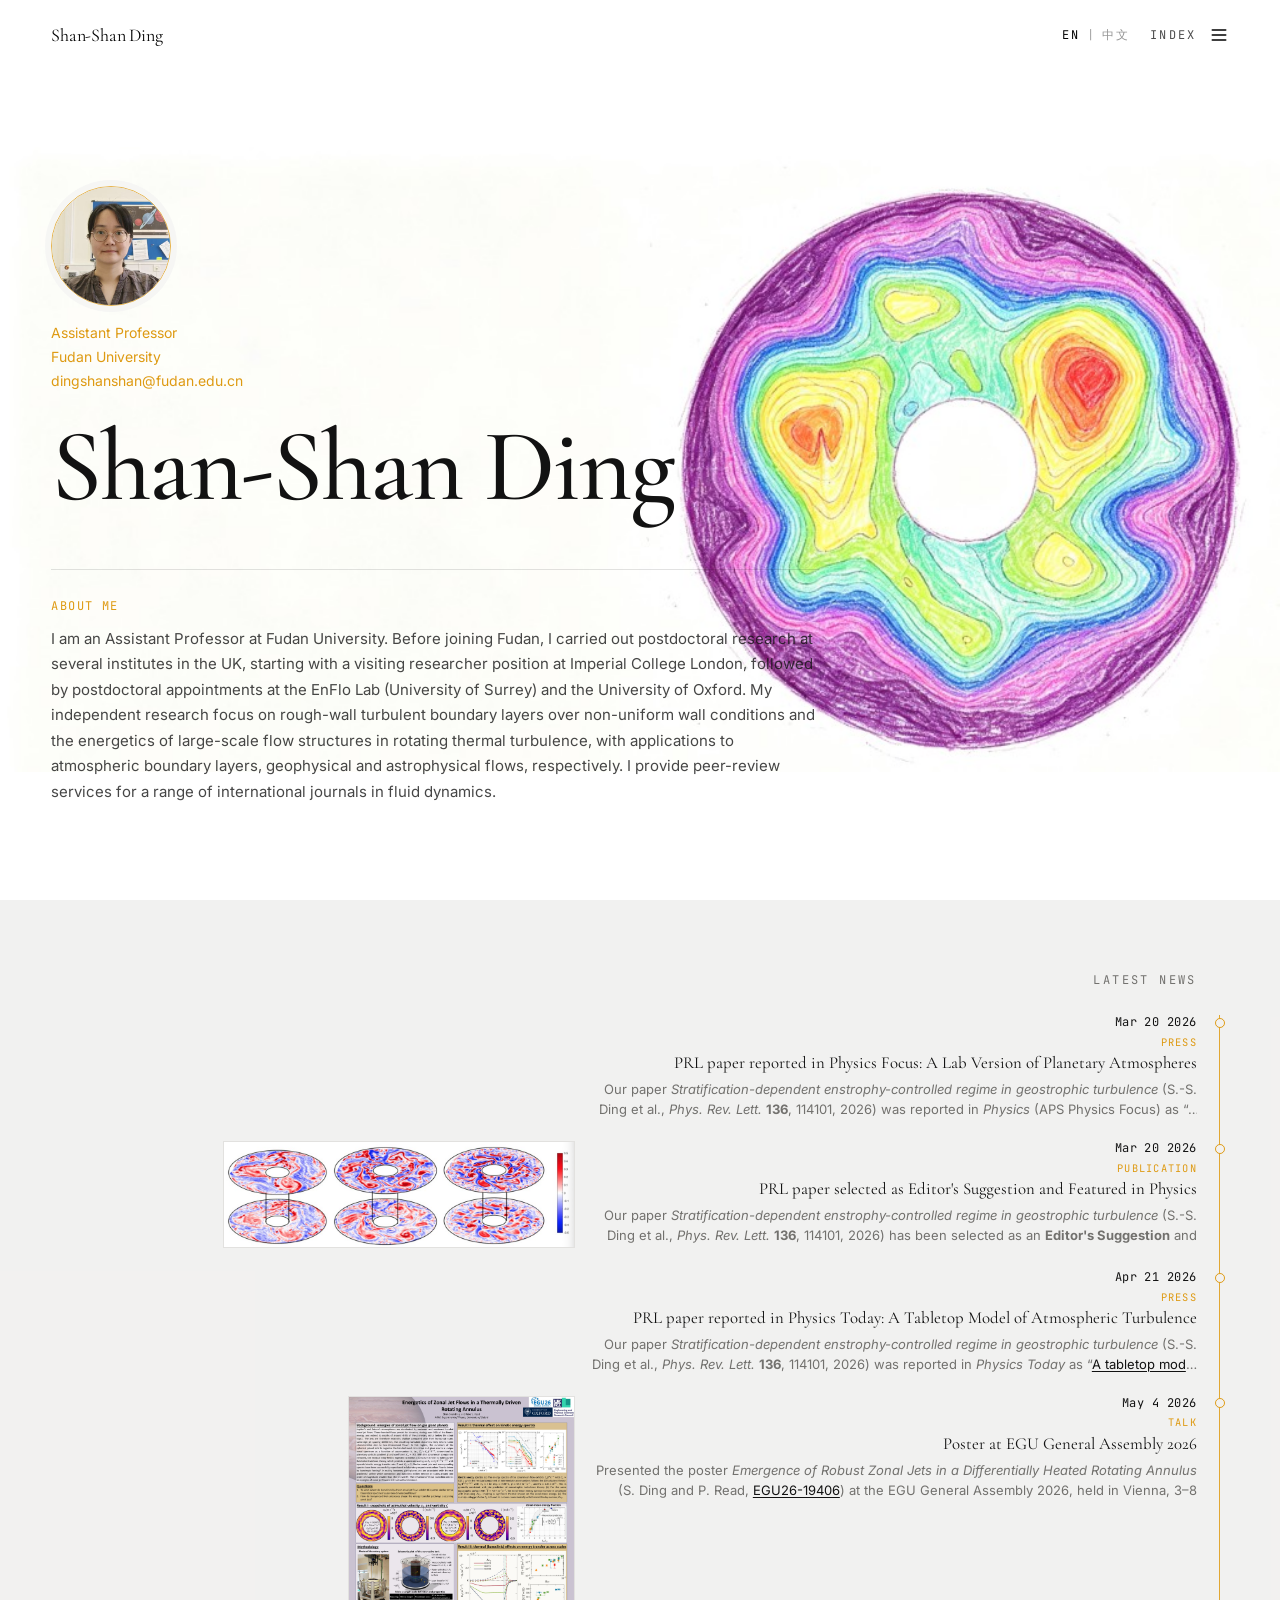
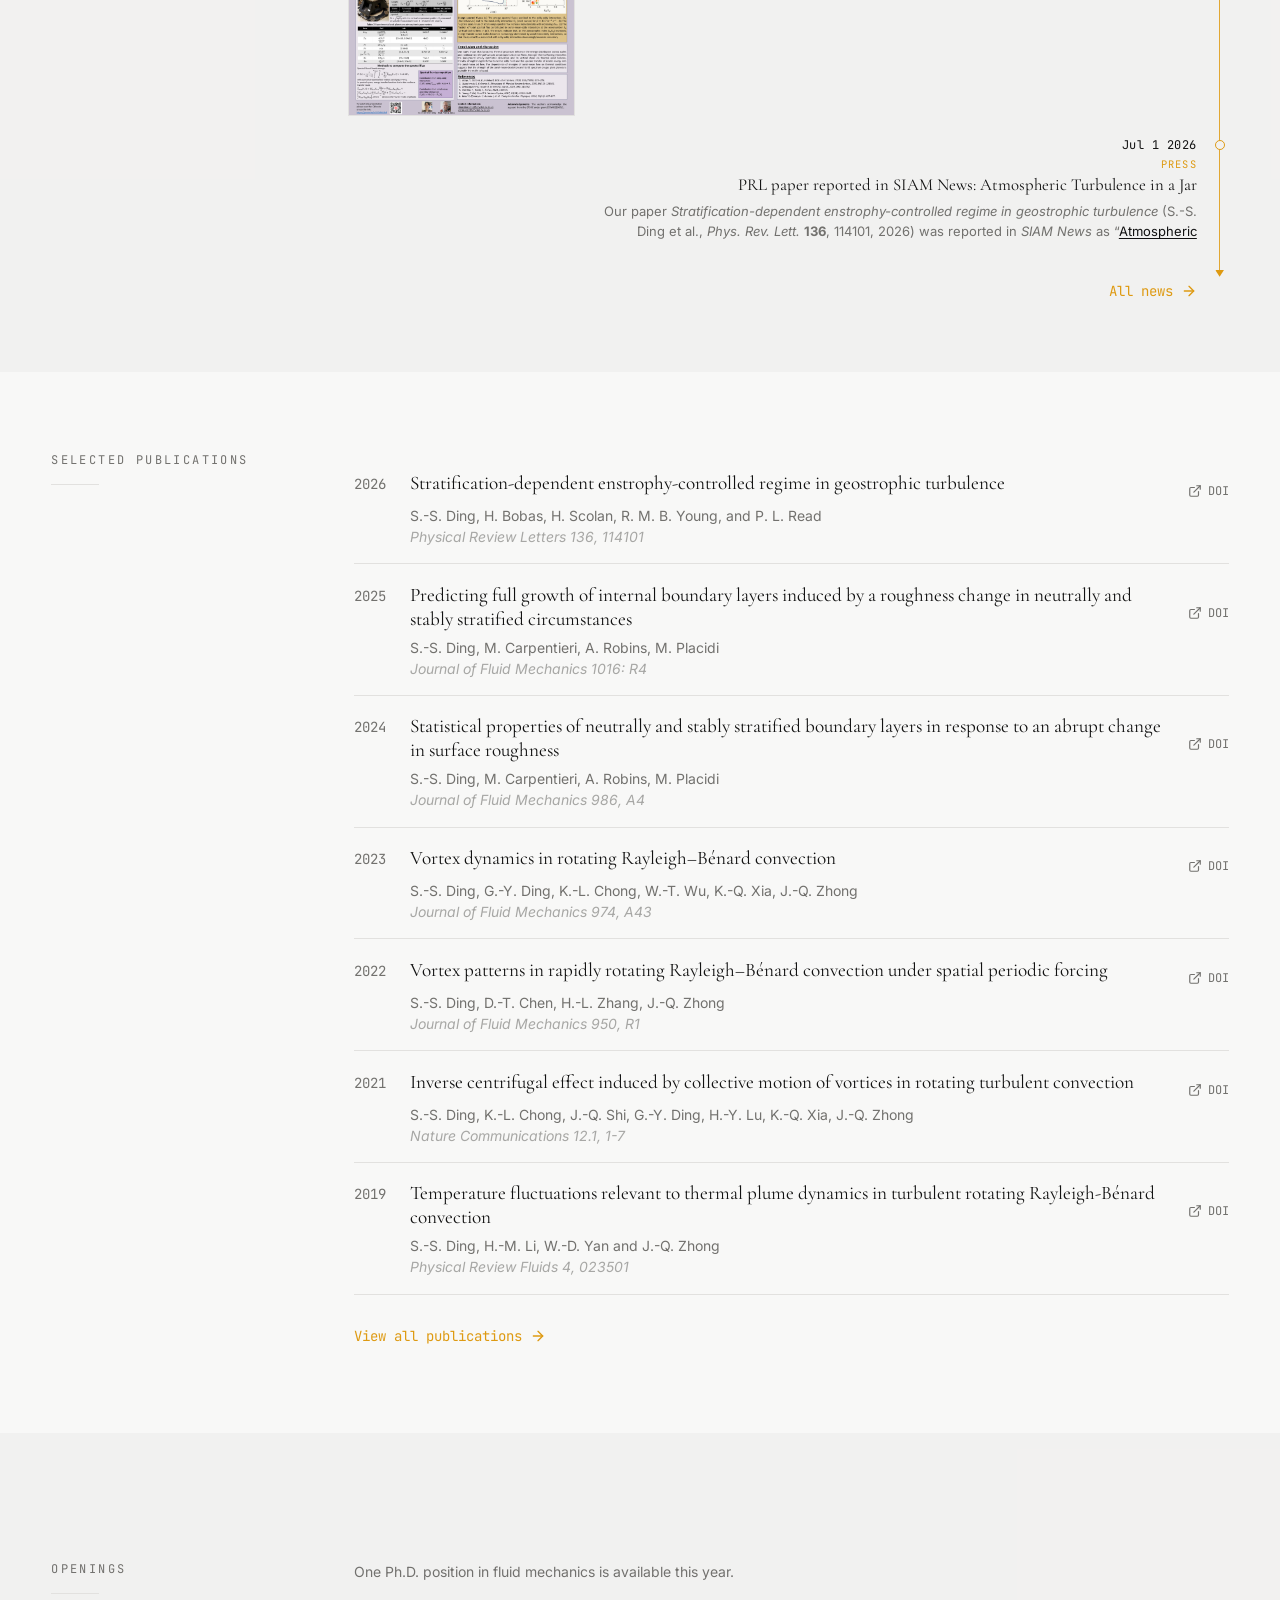
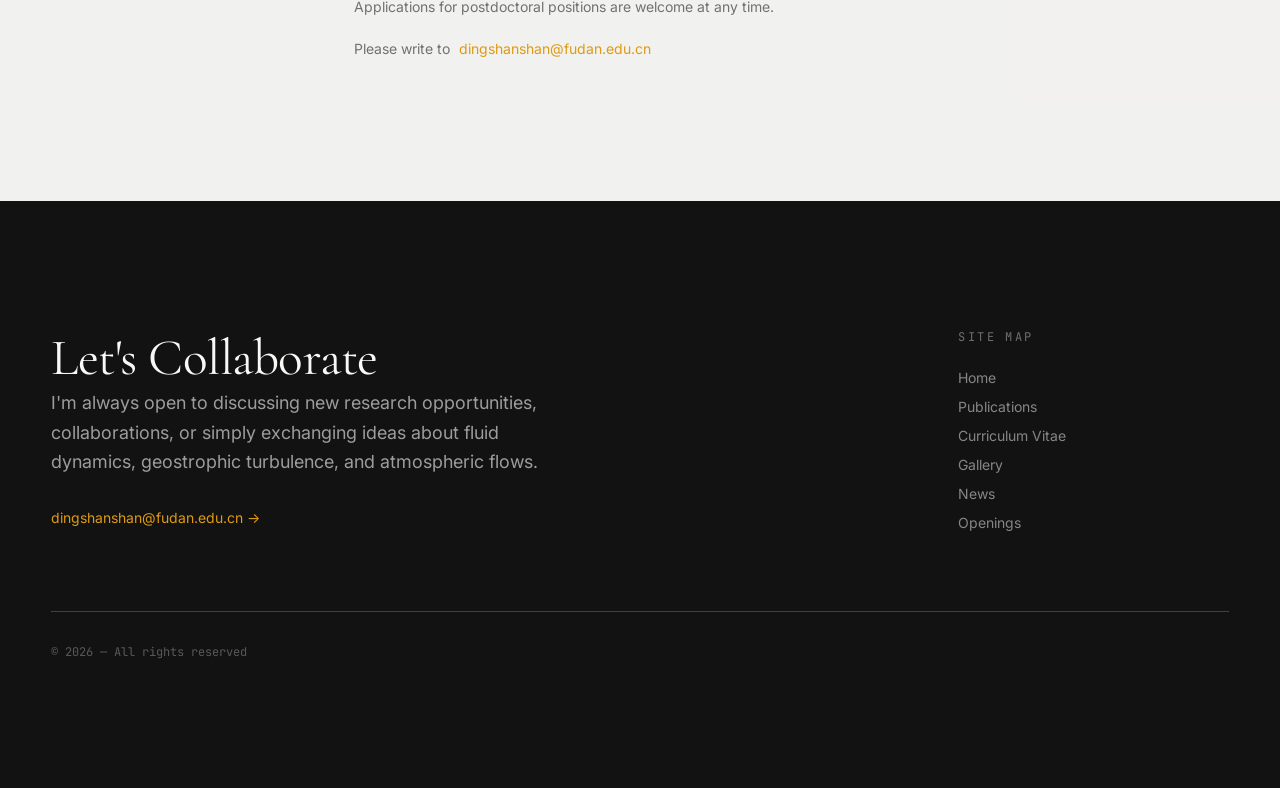
==== commit 2507654e: "Show Latest News images beside the timeline and sit the down arrow on the axis. Co-authored-by: Curs" ====
--- a/index.html
+++ b/index.html
@@ -6,7 +6,7 @@
   <title>ScholarsArchive</title>
   <meta name="description" content="Shan-Shan Ding — Assistant Professor at Fudan University. Fluid dynamics, geostrophic turbulence, and atmospheric flows.">
   <link rel="icon" href="assets/favicon.png">
-  <link rel="stylesheet" href="css/style.css?v=16">
+  <link rel="stylesheet" href="css/style.css?v=18">
   <script>
     (function () {
       try {
@@ -89,6 +89,6 @@
     </main>
     <div id="site-footer"></div>
   </div>
-  <script type="module" src="js/site.js?v=16"></script>
+  <script type="module" src="js/site.js?v=18"></script>
 </body>
 </html>
--- a/css/style.css
+++ b/css/style.css
@@ -568,7 +568,7 @@
 
 .tl-legend {
   display: grid;
-  grid-template-columns: minmax(0, 1fr) minmax(0, 38rem) 1.15rem;
+  grid-template-columns: minmax(12rem, 1fr) minmax(0, 38rem) 1.15rem;
   column-gap: 0.85rem;
   margin-bottom: 1.15rem;
 }
@@ -592,15 +592,15 @@
 
 .tl-wrap {
   position: relative;
-  padding-bottom: 8px;
+  padding-bottom: 12px;
 }
 
 .tl-axis {
   position: absolute;
   left: auto;
-  right: 0.575rem;
-  top: 0.22rem;
-  bottom: 8px;
+  right: calc((1.15rem - 1px) / 2);
+  top: 0.53rem;
+  bottom: 7px;
   width: 1px;
   background: hsl(var(--primary) / 0.85);
   transform: none;
@@ -610,16 +610,16 @@
 
 .tl-arrow {
   position: absolute;
-  left: auto;
-  right: 0.575rem;
+  left: 50%;
+  right: auto;
   top: auto;
-  bottom: -7px;
-  width: 0;
-  height: 0;
-  transform: translateX(50%);
-  border-left: 4px solid transparent;
-  border-right: 4px solid transparent;
-  border-top: 7px solid hsl(var(--primary));
+  bottom: 0;
+  width: 9px;
+  height: 7px;
+  transform: translate(-50%, 100%);
+  background: hsl(var(--primary));
+  clip-path: polygon(0 0, 100% 0, 50% 100%);
+  border: none;
 }
 
 .tl {
@@ -630,7 +630,7 @@
 
 .tl-item {
   display: grid;
-  grid-template-columns: minmax(0, 1fr) minmax(0, 38rem) 1.15rem;
+  grid-template-columns: minmax(12rem, 1fr) minmax(0, 38rem) 1.15rem;
   column-gap: 0.85rem;
   align-items: start;
   padding: 0.15rem 0 1.15rem;
@@ -772,19 +772,29 @@
   height: 0.8rem;
 }
 
+.tl-media {
+  grid-column: 1;
+  grid-row: 1;
+  justify-self: end;
+  align-self: start;
+  max-width: min(100%, 22rem);
+  padding-top: 0.05rem;
+}
+
+.tl-media:empty {
+  display: none;
+}
+
 .tl-img {
-  margin-top: 0.55rem;
-  max-width: min(100%, 22rem);
-  max-height: 14rem;
+  display: block;
+  margin: 0 0 0 auto;
+  max-width: 100%;
+  max-height: 20rem;
   width: auto;
   height: auto;
   object-fit: contain;
   background: #fff;
   border: 1px solid hsl(var(--border));
-}
-
-.tl-item.is-news .tl-img {
-  margin-left: auto;
 }
 
 .tl-thumb {
@@ -802,7 +812,7 @@
 
 .tl-more {
   display: grid;
-  grid-template-columns: minmax(0, 1fr) minmax(0, 38rem) 1.15rem;
+  grid-template-columns: minmax(12rem, 1fr) minmax(0, 38rem) 1.15rem;
   column-gap: 0.85rem;
   margin-top: 0.35rem;
 }
@@ -841,15 +851,9 @@
   }
 
   .tl-axis {
-    left: 0.31rem;
+    left: calc((0.62rem - 1px) / 2);
     right: auto;
     transform: none;
-  }
-
-  .tl-arrow {
-    left: 0.31rem;
-    right: auto;
-    transform: translateX(-50%);
   }
 
   .tl-item {
@@ -875,8 +879,18 @@
 
   .tl-kind { display: none; }
 
-  .tl-item.is-news .tl-img {
+  .tl-item.is-news .tl-media,
+  .tl-item.is-pub .tl-media {
+    grid-column: 2;
+    grid-row: 2;
+    justify-self: start;
+    max-width: 100%;
+    margin-top: 0.4rem;
+  }
+
+  .tl-img {
     margin-left: 0;
+    max-height: 16rem;
   }
 
   .tl-more {
